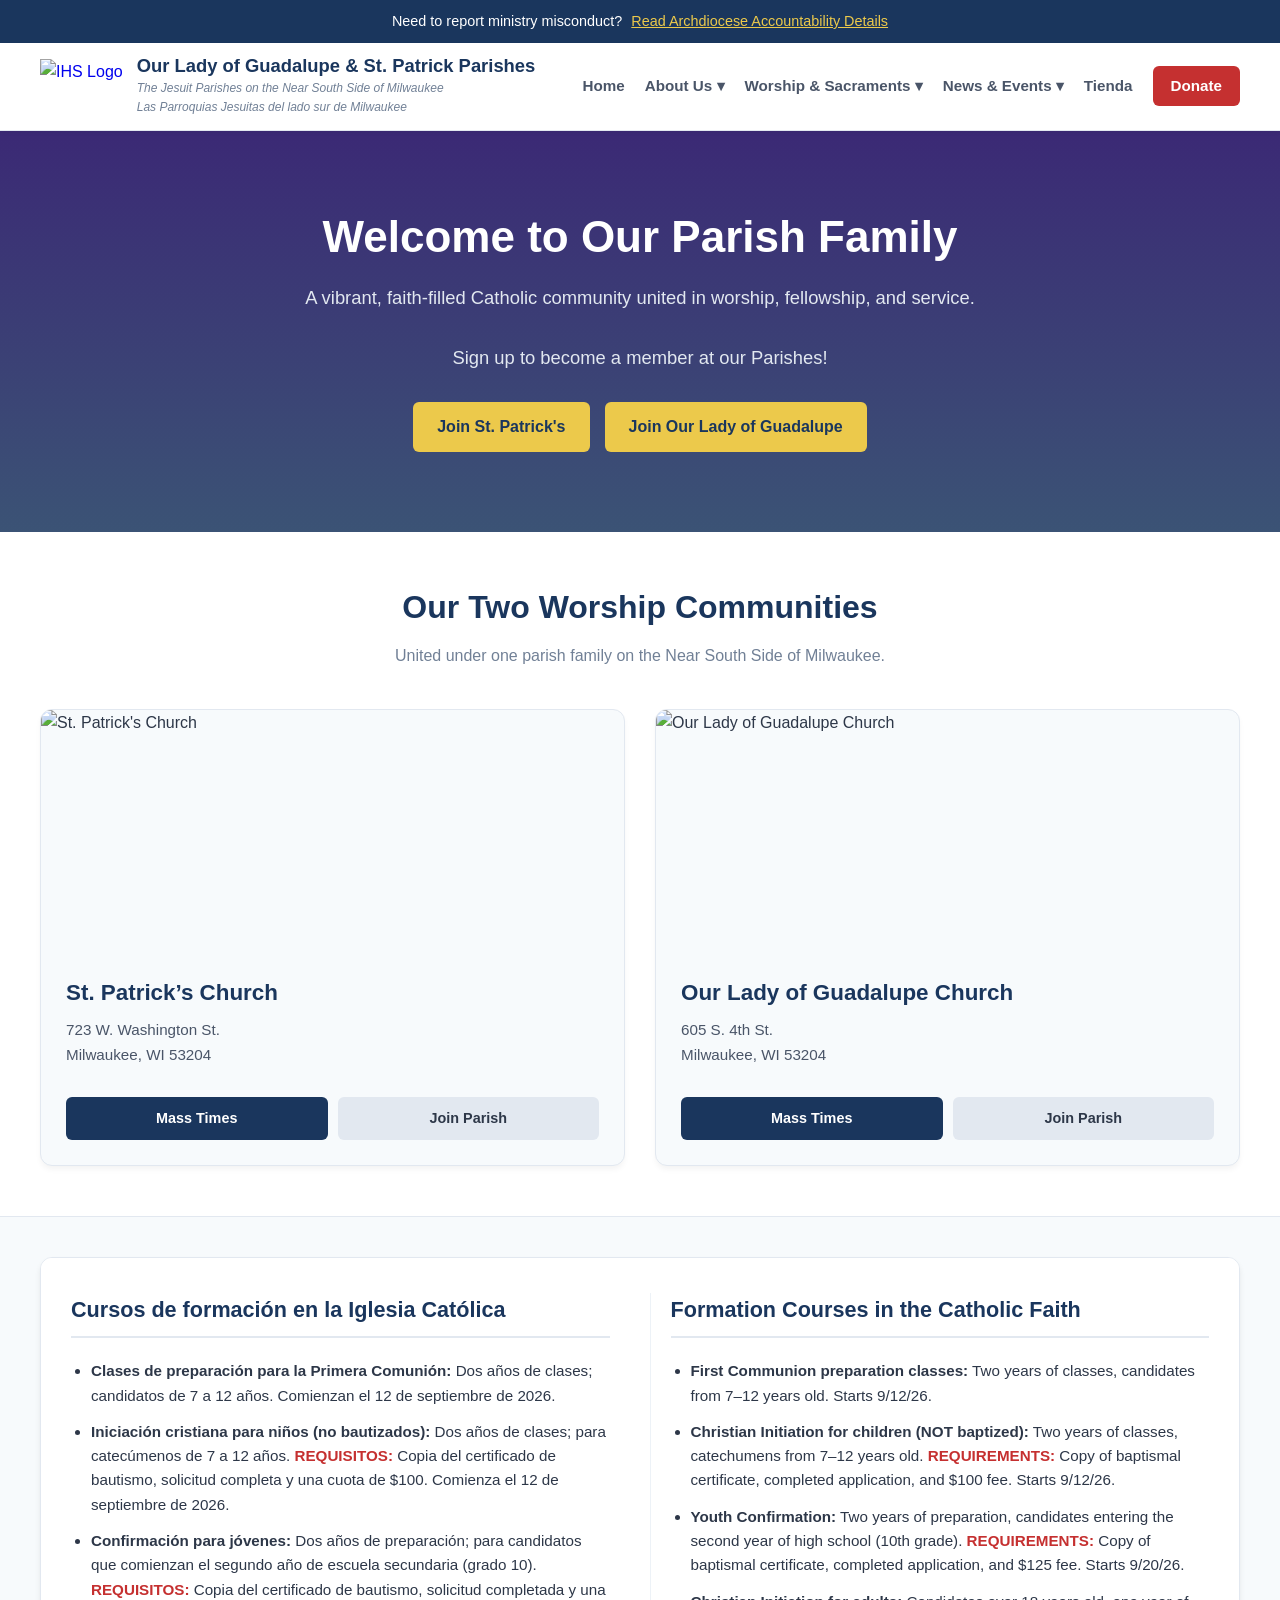
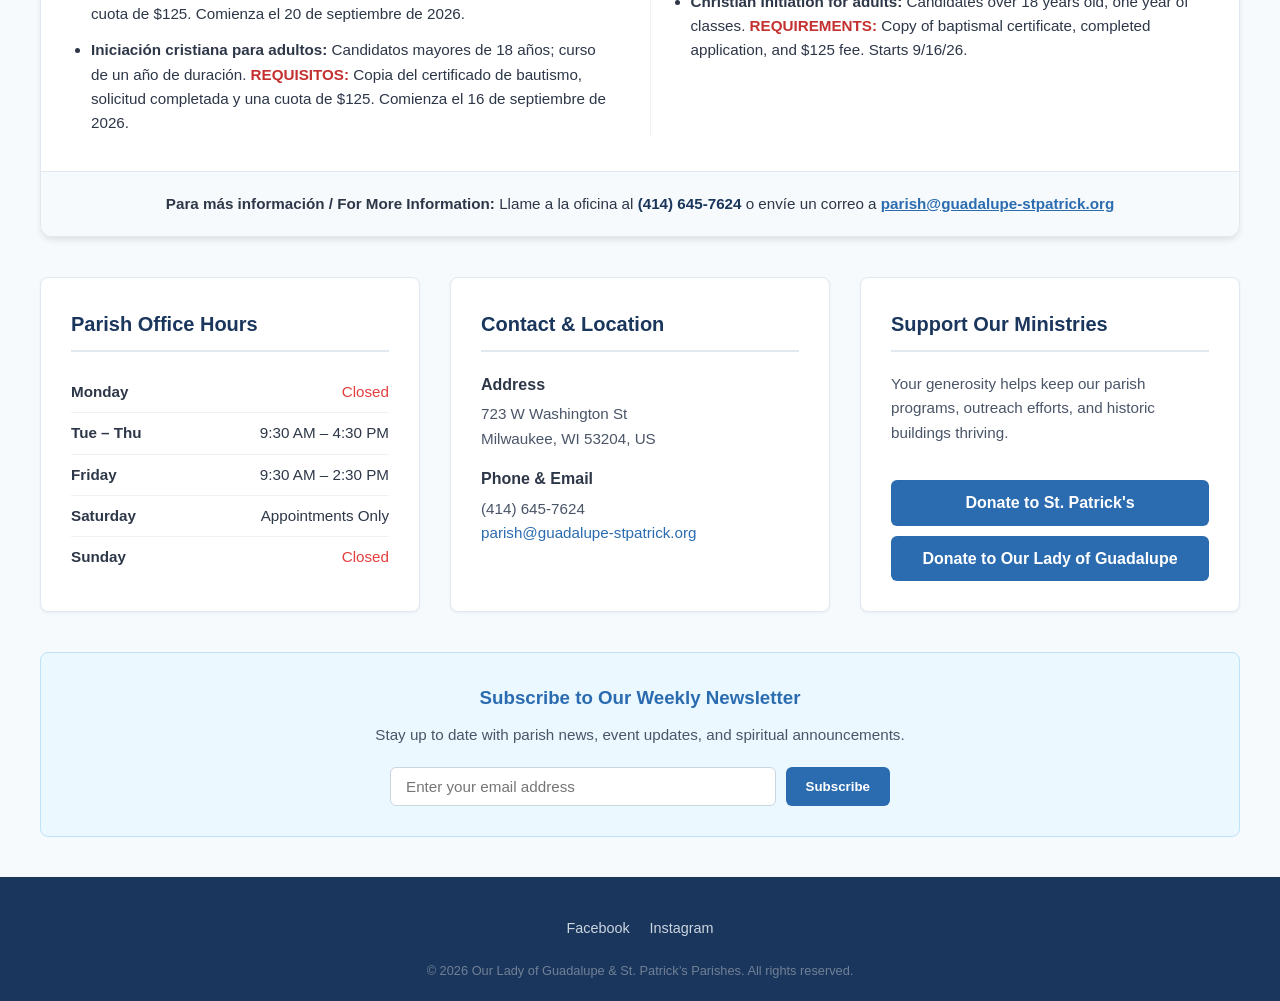
==== index.html @ 78ba7776 "Create index.html" ====
<!DOCTYPE html>
<html lang="en">
<head>
  <meta charset="UTF-8">
  <meta name="viewport" content="width=device-width, initial-scale=1.0">
  <title>Home - Our Lady of Guadalupe St. Patrick</title>

	<style>
  .dropdown:hover .dropdown-content {
    display: block !important;
  }
  .dropdown-content a:hover {
    background-color: #F7FAFC;
    color: #1A365D !important;
  }
</style>

	
	</head>
<body style="margin: 0; padding: 0; font-family: -apple-system, BlinkMacSystemFont, 'Segoe UI', Roboto, Helvetica, Arial, sans-serif; color: #2D3748; background-color: #F7FAFC; line-height: 1.6;">

  <!-- TOP NOTICE BAR -->
  <div style="background-color: #1A365D; color: #FFFFFF; text-align: center; padding: 10px 20px; font-size: 0.9rem; font-weight: 500;">
    <span>Need to report ministry misconduct? </span>
    <a href="https://guadalupe-stpatrick.com/" style="color: #ECC94B; text-decoration: underline; margin-left: 5px;">Read Archdiocese Accountability Details</a>
  </div>

<!-- NAVIGATION HEADER -->
<header style="background-color: #FFFFFF; border-bottom: 1px solid #E2E8F0; position: sticky; top: 0; z-index: 1000; box-shadow: 0 2px 4px rgba(0,0,0,0.04);">
  <div style="max-width: 1200px; margin: 0 auto; display: flex; justify-content: space-between; align-items: center; padding: 12px 20px;">
    
    <!-- BRAND / LOGO AREA -->
    <a href="https://guadalupe-stpatrick.com/" style="display: flex; align-items: center; gap: 14px; text-decoration: none;">
      <img src="https://www.hrslawrence.org/wp-content/uploads/2023/03/567px-Ihs-logo.png" alt="IHS Logo" style="height: 55px; width: auto;">
      <div>
        <span style="font-size: 1.15rem; font-weight: 700; color: #1A365D; display: block; line-height: 1.2;">Our Lady of Guadalupe &amp; St. Patrick Parishes</span>
        <span style="font-size: 0.75rem; color: #718096; display: block; font-style: italic; margin-top: 2px;">
          The Jesuit Parishes on the Near South Side of Milwaukee<br>
          Las Parroquias Jesuitas del lado sur de Milwaukee
        </span>
      </div>
    </a>

    <!-- STREAMLINED NAVIGATION WITH DROPDOWNS -->
    <nav style="display: flex; gap: 20px; align-items: center;">
      <a href="https://guadalupe-stpatrick.com/" style="text-decoration: none; color: #4A5568; font-weight: 600; font-size: 0.95rem;">Home</a>
      
      <!-- ABOUT DROPDOWN -->
      <div class="dropdown" style="position: relative; display: inline-block;">
        <a href="#" style="text-decoration: none; color: #4A5568; font-weight: 600; font-size: 0.95rem;">About Us ▾</a>
        <div class="dropdown-content" style="display: none; position: absolute; background-color: #ffffff; min-width: 240px; box-shadow: 0px 8px 16px rgba(0,0,0,0.1); border-radius: 6px; padding: 10px 0; z-index: 1;">
          <a href="https://guadalupe-stpatrick.com/" style="color: #4A5568; padding: 8px 16px; text-decoration: none; display: block; font-size: 0.9rem;">Staff &amp; Leadership</a>
          <a href="https://guadalupe-stpatrick.com/" style="color: #4A5568; padding: 8px 16px; text-decoration: none; display: block; font-size: 0.9rem;">Parish Groups &amp; Leaders</a>
          <a href="https://guadalupe-stpatrick.com/" style="color: #4A5568; padding: 8px 16px; text-decoration: none; display: block; font-size: 0.9rem;">St. Patrick's Convent Renovation</a>
          <a href="https://guadalupe-stpatrick.com/" style="color: #4A5568; padding: 8px 16px; text-decoration: none; display: block; font-size: 0.9rem;">Gallery</a>
        </div>
      </div>

      <!-- WORSHIP & SACRAMENTS DROPDOWN -->
      <div class="dropdown" style="position: relative; display: inline-block;">
        <a href="#" style="text-decoration: none; color: #4A5568; font-weight: 600; font-size: 0.95rem;">Worship &amp; Sacraments ▾</a>
        <div class="dropdown-content" style="display: none; position: absolute; background-color: #ffffff; min-width: 260px; box-shadow: 0px 8px 16px rgba(0,0,0,0.1); border-radius: 6px; padding: 10px 0; z-index: 1;">
          <a href="https://guadalupe-stpatrick.com/" style="color: #4A5568; padding: 8px 16px; text-decoration: none; display: block; font-size: 0.9rem;">Mass &amp; Confessions</a>
          <a href="https://guadalupe-stpatrick.com/" style="color: #4A5568; padding: 8px 16px; text-decoration: none; display: block; font-size: 0.9rem;">Sacraments</a>
          <a href="https://guadalupe-stpatrick.com/" style="color: #4A5568; padding: 8px 16px; text-decoration: none; display: block; font-size: 0.9rem;">Viacrucis Viviente / Living Stations</a>
        </div>
      </div>

      <!-- NEWS & RESOURCES DROPDOWN -->
      <div class="dropdown" style="position: relative; display: inline-block;">
        <a href="#" style="text-decoration: none; color: #4A5568; font-weight: 600; font-size: 0.95rem;">News &amp; Events ▾</a>
        <div class="dropdown-content" style="display: none; position: absolute; background-color: #ffffff; min-width: 200px; box-shadow: 0px 8px 16px rgba(0,0,0,0.1); border-radius: 6px; padding: 10px 0; z-index: 1;">
          <a href="https://guadalupe-stpatrick.com/" style="color: #4A5568; padding: 8px 16px; text-decoration: none; display: block; font-size: 0.9rem;">Calendar of Events</a>
          <a href="https://guadalupe-stpatrick.com/" style="color: #4A5568; padding: 8px 16px; text-decoration: none; display: block; font-size: 0.9rem;">Newsletters</a>
          <a href="https://guadalupe-stpatrick.com/" style="color: #4A5568; padding: 8px 16px; text-decoration: none; display: block; font-size: 0.9rem;">Virtual Resources</a>
        </div>
      </div>

      <a href="https://guadalupe-stpatrick.com/" style="text-decoration: none; color: #4A5568; font-weight: 600; font-size: 0.95rem;">Tienda</a>
      <a href="https://guadalupe-stpatrick.com/" style="text-decoration: none; background-color: #C53030; color: #FFFFFF; padding: 8px 18px; border-radius: 6px; font-weight: 600; font-size: 0.95rem;">Donate</a>
    </nav>
  </div>
</header>


  <!-- HERO SECTION -->
  <section style="background: linear-gradient(rgba(26, 5, 93, 0.85), rgba(26, 54, 93, 0.85)), url('https://guadalupe-stpatrick.com/') center/cover no-repeat; color: #FFFFFF; text-align: center; padding: 80px 20px;">
    <div style="max-width: 800px; margin: 0 auto;">
      <h1 style="font-size: 2.75rem; margin: 0 0 20px 0; font-weight: 800; line-height: 1.2;">Welcome to Our Parish Family</h1>
      <p style="font-size: 1.15rem; color: #E2E8F0; margin-bottom: 30px;">A vibrant, faith-filled Catholic community united in worship, fellowship, and service.</p>
      <p style="font-size: 1.15rem; color: #E2E8F0; margin-bottom: 30px;">Sign up to become a member at our Parishes!</p>
      <div style="display: flex; gap: 15px; justify-content: center; flex-wrap: wrap;">
        <a href="https://guadalupe-stpatrick.com/" style="background-color: #ECC94B; color: #1A365D; text-decoration: none; padding: 12px 24px; border-radius: 6px; font-weight: 700;">Join St. Patrick's</a>
        <a href="https://guadalupe-stpatrick.com/" style="background-color: #ECC94B; color: #1A365D; text-decoration: none; padding: 12px 24px; border-radius: 6px; font-weight: 700;">Join Our Lady of Guadalupe</a>
      </div>
    </div>
  </section>
	
	
	<!-- PARISH LOCATIONS SHOWCASE SECTION -->
<section style="background-color: #FFFFFF; padding: 50px 20px; border-bottom: 1px solid #E2E8F0;">
  <div style="max-width: 1200px; margin: 0 auto; text-align: center;">
    <h2 style="color: #1A365D; font-size: 2rem; margin: 0 0 10px 0; font-weight: 700;">Our Two Worship Communities</h2>
    <p style="color: #718096; max-width: 600px; margin: 0 auto 40px auto; font-size: 1rem;">
      United under one parish family on the Near South Side of Milwaukee.
    </p>

    <div style="display: grid; grid-template-columns: repeat(auto-fit, minmax(320px, 1fr)); gap: 30px;">
      
      <!-- ST. PATRICK'S CHURCH CARD -->
      <div style="background-color: #F7FAFC; border: 1px solid #E2E8F0; border-radius: 12px; overflow: hidden; box-shadow: 0 4px 6px -1px rgba(0,0,0,0.05); text-align: left; display: flex; flex-direction: column;">
        <div style="height: 240px; overflow: hidden; position: relative;">
          <img src="patricks.jpeg" alt="St. Patrick's Church" style="width: 100%; height: 100%; object-fit: cover; display: block;">
        </div>
        <div style="padding: 25px; flex: 1; display: flex; flex-direction: column; justify-content: space-between;">
          <div>
            <h3 style="color: #1A365D; margin: 0 0 8px 0; font-size: 1.4rem;">St. Patrick’s Church</h3>
            <p style="color: #4A5568; font-size: 0.95rem; margin: 0 0 15px 0;">723 W. Washington St.<br>Milwaukee, WI 53204</p>
          </div>
          <div style="display: flex; gap: 10px; margin-top: 15px;">
            <a href="https://guadalupe-stpatrick.com/" style="flex: 1; text-align: center; background-color: #1A365D; color: #FFFFFF; text-decoration: none; padding: 10px; border-radius: 6px; font-weight: 600; font-size: 0.9rem;">Mass Times</a>
            <a href="https://guadalupe-stpatrick.com/" style="flex: 1; text-align: center; background-color: #E2E8F0; color: #2D3748; text-decoration: none; padding: 10px; border-radius: 6px; font-weight: 600; font-size: 0.9rem;">Join Parish</a>
          </div>
        </div>
      </div>

		
		
      <!-- OUR LADY OF GUADALUPE CHURCH CARD -->
      <div style="background-color: #F7FAFC; border: 1px solid #E2E8F0; border-radius: 12px; overflow: hidden; box-shadow: 0 4px 6px -1px rgba(0,0,0,0.05); text-align: left; display: flex; flex-direction: column;">
        <div style="height: 240px; overflow: hidden; position: relative;">
          <img src="olg.jpeg" alt="Our Lady of Guadalupe Church" style="width: 100%; height: 100%; object-fit: cover; display: block;">
        </div>
        <div style="padding: 25px; flex: 1; display: flex; flex-direction: column; justify-content: space-between;">
          <div>
            <h3 style="color: #1A365D; margin: 0 0 8px 0; font-size: 1.4rem;">Our Lady of Guadalupe Church</h3>
            <p style="color: #4A5568; font-size: 0.95rem; margin: 0 0 15px 0;">605 S. 4th St.<br>Milwaukee, WI 53204</p>
          </div>
          <div style="display: flex; gap: 10px; margin-top: 15px;">
            <a href="https://guadalupe-stpatrick.com/" style="flex: 1; text-align: center; background-color: #1A365D; color: #FFFFFF; text-decoration: none; padding: 10px; border-radius: 6px; font-weight: 600; font-size: 0.9rem;">Mass Times</a>
            <a href="https://guadalupe-stpatrick.com/" style="flex: 1; text-align: center; background-color: #E2E8F0; color: #2D3748; text-decoration: none; padding: 10px; border-radius: 6px; font-weight: 600; font-size: 0.9rem;">Join Parish</a>
          </div>
        </div>
      </div>

    </div>
  </div>
</section>
	
	
	

  <!-- MAIN CONTENT CONTAINER -->
  <main style="max-width: 1200px; margin: 40px auto; padding: 0 20px;">
    
<!-- FEATURED ANNOUNCEMENT: FORMATION COURSES -->
<div style="background-color: #FFFFFF; border-radius: 12px; border: 1px solid #E2E8F0; overflow: hidden; box-shadow: 0 4px 6px -1px rgba(0, 0, 0, 0.1); margin-bottom: 40px;">
  
  <!-- TWO-COLUMN CONTENT AREA -->
  <div style="padding: 35px 30px; display: flex; flex-wrap: wrap; gap: 40px; background-color: #FFFFFF;">
    
    <!-- LEFT: SPANISH SECTION -->
    <div style="flex: 1 1 450px;">
      <h3 style="color: #1A365D; margin-top: 0; font-size: 1.35rem; border-bottom: 2px solid #E2E8F0; padding-bottom: 8px;">
        Cursos de formación en la Iglesia Católica
      </h3>
      <ul style="padding-left: 20px; margin: 15px 0 0 0; font-size: 0.95rem; line-height: 1.6;">
        <li style="margin-bottom: 12px;"><strong>Clases de preparación para la Primera Comunión:</strong> Dos años de clases; candidatos de 7 a 12 años. Comienzan el 12 de septiembre de 2026.</li>
        <li style="margin-bottom: 12px;"><strong>Iniciación cristiana para niños (no bautizados):</strong> Dos años de clases; para catecúmenos de 7 a 12 años. <span style="color: #C53030; font-weight: 600;">REQUISITOS:</span> Copia del certificado de bautismo, solicitud completa y una cuota de $100. Comienza el 12 de septiembre de 2026.</li>
        <li style="margin-bottom: 12px;"><strong>Confirmación para jóvenes:</strong> Dos años de preparación; para candidatos que comienzan el segundo año de escuela secundaria (grado 10). <span style="color: #C53030; font-weight: 600;">REQUISITOS:</span> Copia del certificado de bautismo, solicitud completada y una cuota de $125. Comienza el 20 de septiembre de 2026.</li>
        <li><strong>Iniciación cristiana para adultos:</strong> Candidatos mayores de 18 años; curso de un año de duración. <span style="color: #C53030; font-weight: 600;">REQUISITOS:</span> Copia del certificado de bautismo, solicitud completada y una cuota de $125. Comienza el 16 de septiembre de 2026.</li>
      </ul>
    </div>

    <!-- RIGHT: ENGLISH SECTION -->
    <div style="flex: 1 1 450px; border-left: 1px solid #EDF2F7; padding-left: 20px;">
      <h3 style="color: #1A365D; margin-top: 0; font-size: 1.35rem; border-bottom: 2px solid #E2E8F0; padding-bottom: 8px;">
        Formation Courses in the Catholic Faith
      </h3>
      <ul style="padding-left: 20px; margin: 15px 0 0 0; font-size: 0.95rem; line-height: 1.6;">
        <li style="margin-bottom: 12px;"><strong>First Communion preparation classes:</strong> Two years of classes, candidates from 7–12 years old. Starts 9/12/26.</li>
        <li style="margin-bottom: 12px;"><strong>Christian Initiation for children (NOT baptized):</strong> Two years of classes, catechumens from 7–12 years old. <span style="color: #C53030; font-weight: 600;">REQUIREMENTS:</span> Copy of baptismal certificate, completed application, and $100 fee. Starts 9/12/26.</li>
        <li style="margin-bottom: 12px;"><strong>Youth Confirmation:</strong> Two years of preparation, candidates entering the second year of high school (10th grade). <span style="color: #C53030; font-weight: 600;">REQUIREMENTS:</span> Copy of baptismal certificate, completed application, and $125 fee. Starts 9/20/26.</li>
        <li><strong>Christian Initiation for adults:</strong> Candidates over 18 years old, one year of classes. <span style="color: #C53030; font-weight: 600;">REQUIREMENTS:</span> Copy of baptismal certificate, completed application, and $125 fee. Starts 9/16/26.</li>
      </ul>
    </div>

  </div>

  <!-- BOTTOM ACTION BAR -->
  <div style="background-color: #F7FAFC; padding: 20px 30px; border-top: 1px solid #E2E8F0; text-align: center;">
    <p style="margin: 0; color: #2D3748; font-size: 0.95rem; font-weight: 500;">
      <strong>Para más información / For More Information:</strong> 
      Llame a la oficina al <a href="tel:4146457624" style="color: #1A365D; font-weight: 700; text-decoration: none;">(414) 645-7624</a> o envíe un correo a <a href="mailto:parish@guadalupe-stpatrick.org" style="color: #2B6CB0; font-weight: 700; text-decoration: underline;">parish@guadalupe-stpatrick.org</a>
    </p>
  </div>

</div>

    <!-- THREE-COLUMN ESSENTIAL INFO SECTION -->
    <div style="display: grid; grid-template-columns: repeat(auto-fit, minmax(300px, 1fr)); gap: 30px; margin-bottom: 40px;">
      
      <!-- OFFICE HOURS -->
      <div style="background-color: #FFFFFF; padding: 30px; border-radius: 8px; border: 1px solid #E2E8F0; box-shadow: 0 1px 3px rgba(0,0,0,0.05);">
        <h3 style="color: #1A365D; margin-top: 0; font-size: 1.25rem; border-bottom: 2px solid #E2E8F0; padding-bottom: 10px;">Parish Office Hours</h3>
        <ul style="list-style: none; padding: 0; margin: 0; font-size: 0.95rem;">
          <li style="display: flex; justify-content: space-between; padding: 8px 0; border-bottom: 1px solid #EDF2F7;"><span style="font-weight: 600;">Monday</span> <span style="color: #E53E3E;">Closed</span></li>
          <li style="display: flex; justify-content: space-between; padding: 8px 0; border-bottom: 1px solid #EDF2F7;"><span style="font-weight: 600;">Tue – Thu</span> <span>9:30 AM – 4:30 PM</span></li>
          <li style="display: flex; justify-content: space-between; padding: 8px 0; border-bottom: 1px solid #EDF2F7;"><span style="font-weight: 600;">Friday</span> <span>9:30 AM – 2:30 PM</span></li>
          <li style="display: flex; justify-content: space-between; padding: 8px 0; border-bottom: 1px solid #EDF2F7;"><span style="font-weight: 600;">Saturday</span> <span>Appointments Only</span></li>
          <li style="display: flex; justify-content: space-between; padding: 8px 0;"><span style="font-weight: 600;">Sunday</span> <span style="color: #E53E3E;">Closed</span></li>
        </ul>
      </div>

      <!-- LOCATION & CONTACT -->
      <div style="background-color: #FFFFFF; padding: 30px; border-radius: 8px; border: 1px solid #E2E8F0; box-shadow: 0 1px 3px rgba(0,0,0,0.05);">
        <h3 style="color: #1A365D; margin-top: 0; font-size: 1.25rem; border-bottom: 2px solid #E2E8F0; padding-bottom: 10px;">Contact &amp; Location</h3>
        <p style="margin: 15px 0 5px 0; font-weight: 600; color: #2D3748;">Address</p>
        <p style="margin: 0 0 15px 0; color: #4A5568; font-size: 0.95rem;">723 W Washington St<br>Milwaukee, WI 53204, US</p>
        <p style="margin: 15px 0 5px 0; font-weight: 600; color: #2D3748;">Phone &amp; Email</p>
        <p style="margin: 0; color: #4A5568; font-size: 0.95rem;">(414) 645-7624<br><a href="https://guadalupe-stpatrick.com/" style="color: #2B6CB0; text-decoration: none;">parish@guadalupe-stpatrick.org</a></p>
      </div>

      <!-- ONLINE GIVING -->
      <div style="background-color: #FFFFFF; padding: 30px; border-radius: 8px; border: 1px solid #E2E8F0; box-shadow: 0 1px 3px rgba(0,0,0,0.05); display: flex; flex-direction: column; justify-content: space-between;">
        <div>
          <h3 style="color: #1A365D; margin-top: 0; font-size: 1.25rem; border-bottom: 2px solid #E2E8F0; padding-bottom: 10px;">Support Our Ministries</h3>
          <p style="color: #4A5568; font-size: 0.95rem; margin-top: 15px;">Your generosity helps keep our parish programs, outreach efforts, and historic buildings thriving.</p>
        </div>
        <div style="display: flex; flex-direction: column; gap: 10px; margin-top: 20px;">
          <a href="https://guadalupe-stpatrick.com/" style="text-align: center; background-color: #2B6CB0; color: #FFFFFF; text-decoration: none; padding: 10px; border-radius: 6px; font-weight: 600;">Donate to St. Patrick's</a>
          <a href="https://guadalupe-stpatrick.com/" style="text-align: center; background-color: #2B6CB0; color: #FFFFFF; text-decoration: none; padding: 10px; border-radius: 6px; font-weight: 600;">Donate to Our Lady of Guadalupe</a>
        </div>
      </div>

    </div>

    <!-- NEWSLETTER SIGNUP BAR -->
    <div style="background-color: #EBF8FF; border: 1px solid #BEE3F8; border-radius: 8px; padding: 30px; text-align: center; margin-bottom: 40px;">
      <h3 style="color: #2B6CB0; margin: 0 0 10px 0;">Subscribe to Our Weekly Newsletter</h3>
      <p style="color: #4A5568; margin: 0 0 20px 0; font-size: 0.95rem;">Stay up to date with parish news, event updates, and spiritual announcements.</p>
      <form style="display: flex; justify-content: center; gap: 10px; flex-wrap: wrap; max-width: 500px; margin: 0 auto;">
        <input type="email" placeholder="Enter your email address" style="padding: 10px 15px; border: 1px solid #CBD5E0; border-radius: 6px; flex: 1 1 250px; font-size: 0.95rem;">
        <button type="button" style="background-color: #2B6CB0; color: #FFFFFF; border: none; padding: 10px 20px; border-radius: 6px; font-weight: 600; cursor: pointer;">Subscribe</button>
      </form>
    </div>

  </main>

  <!-- FOOTER -->
  <footer style="background-color: #1A365D; color: #A0AEC0; padding: 40px 20px 20px 20px; text-align: center; font-size: 0.9rem;">
    <div style="max-width: 1200px; margin: 0 auto; display: flex; flex-direction: column; align-items: center; gap: 20px;">
      <div style="display: flex; gap: 20px;">
        <a href="https://guadalupe-stpatrick.com/" style="color: #CBD5E0; text-decoration: none;">Facebook</a>
		          <a href="https://guadalupe-stpatrick.com/" style="color: #CBD5E0; text-decoration: none;">Instagram</a>
      </div>
      <p style="margin: 0; font-size: 0.8rem; color: #718096;">&copy; 2026 Our Lady of Guadalupe &amp; St. Patrick’s Parishes. All rights reserved.</p>
    </div>
  </footer>

</body>
</html>
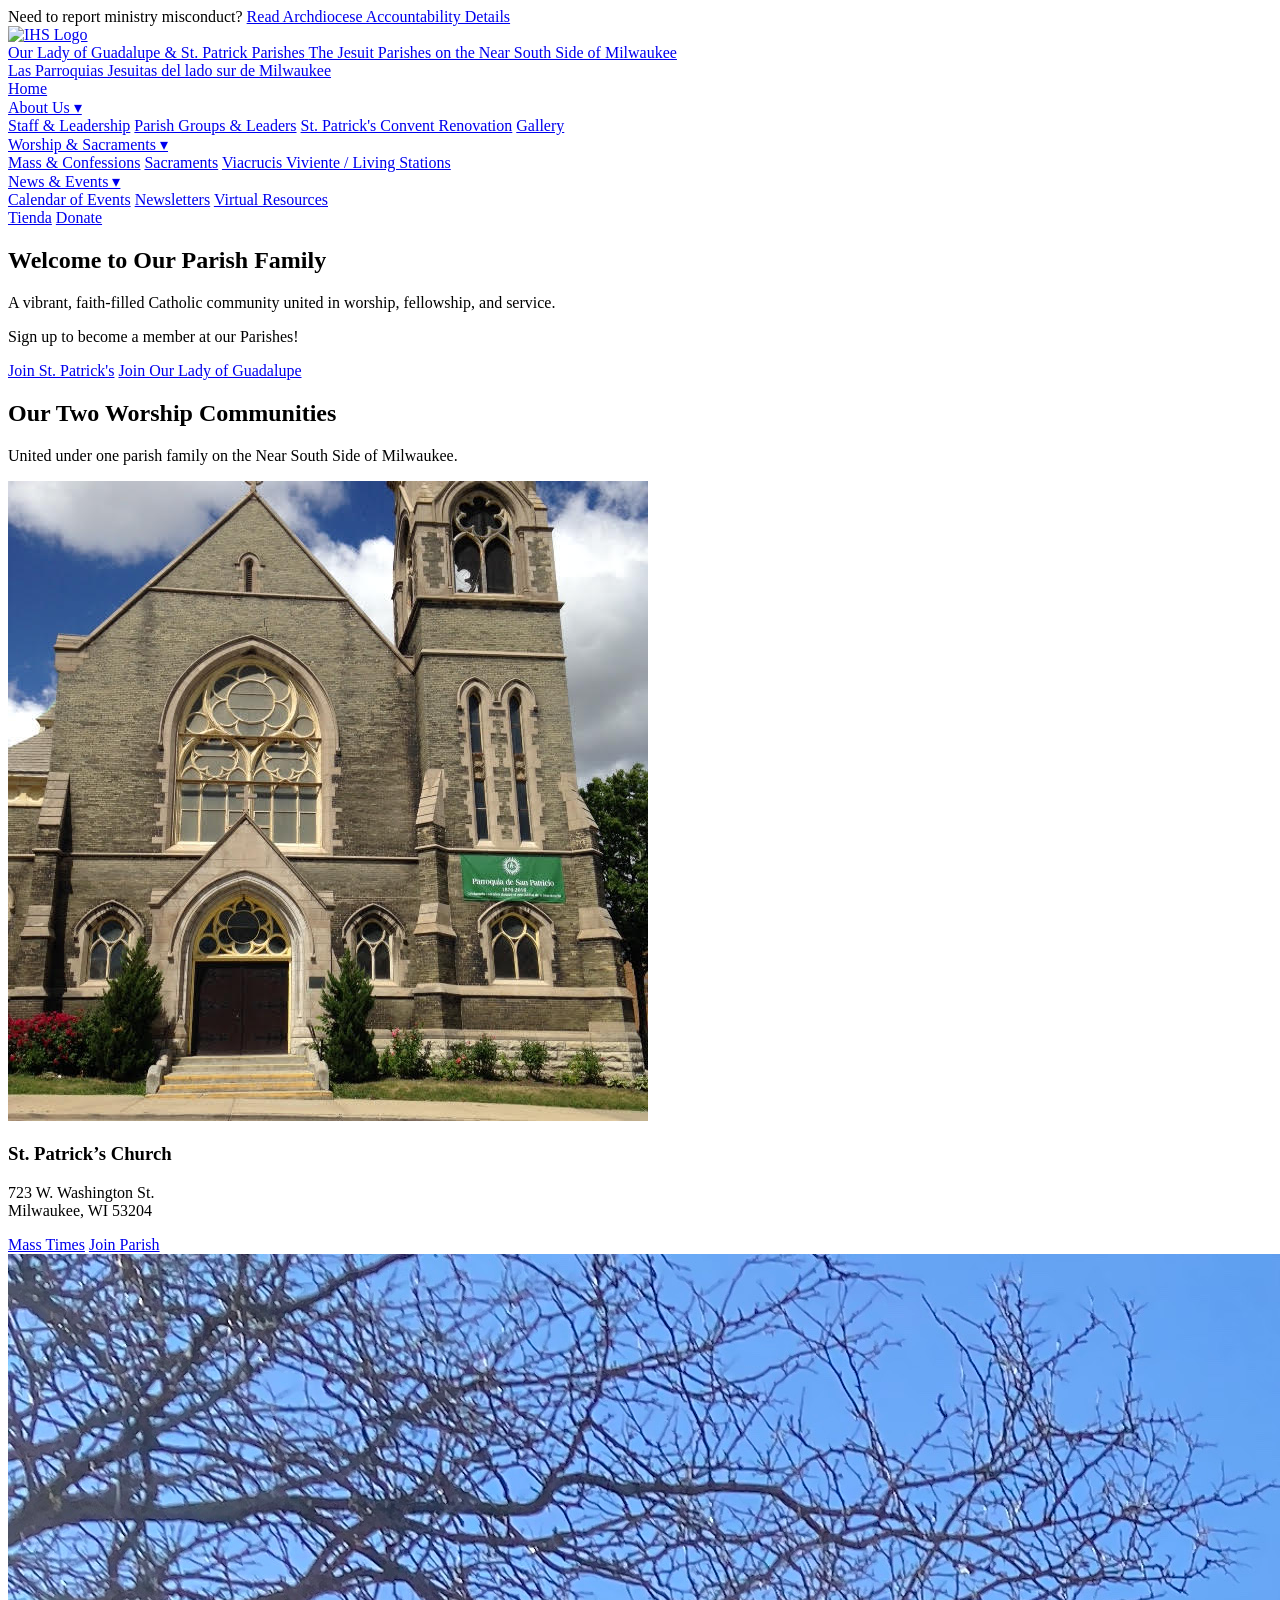
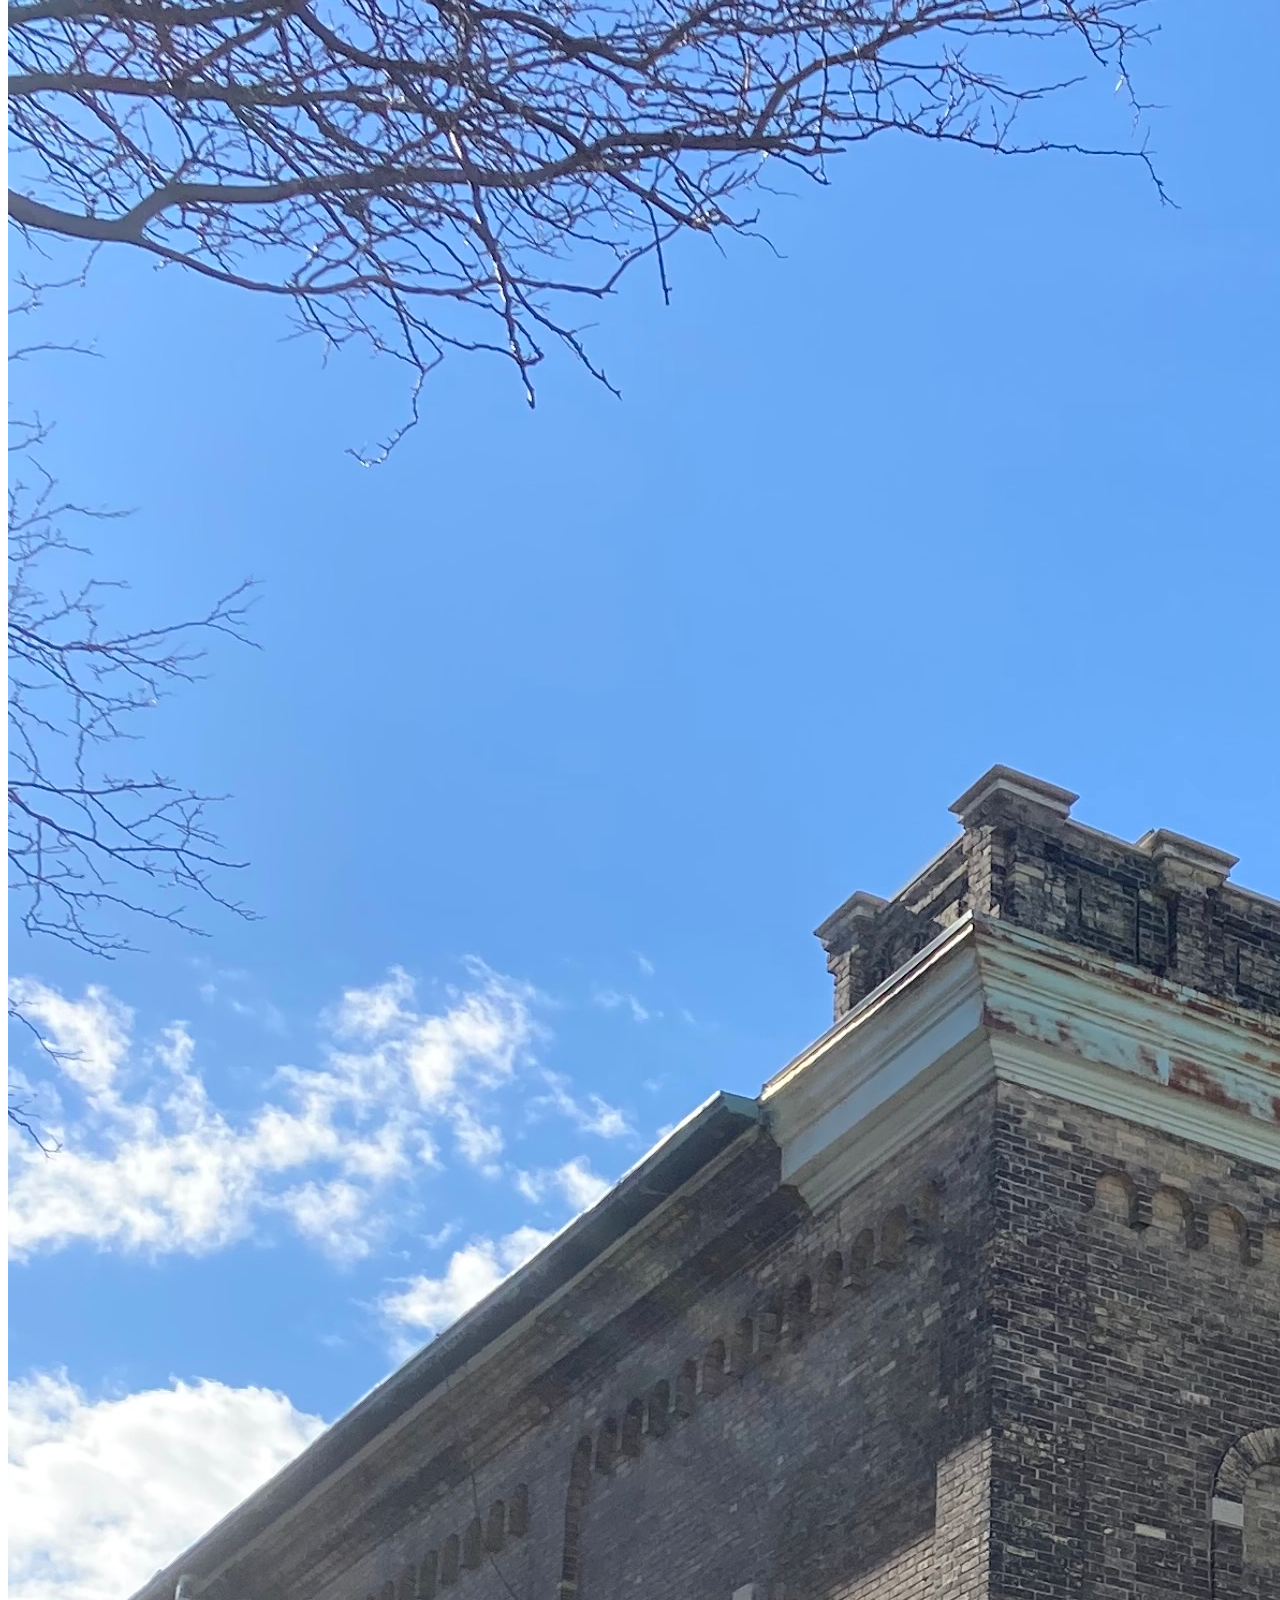
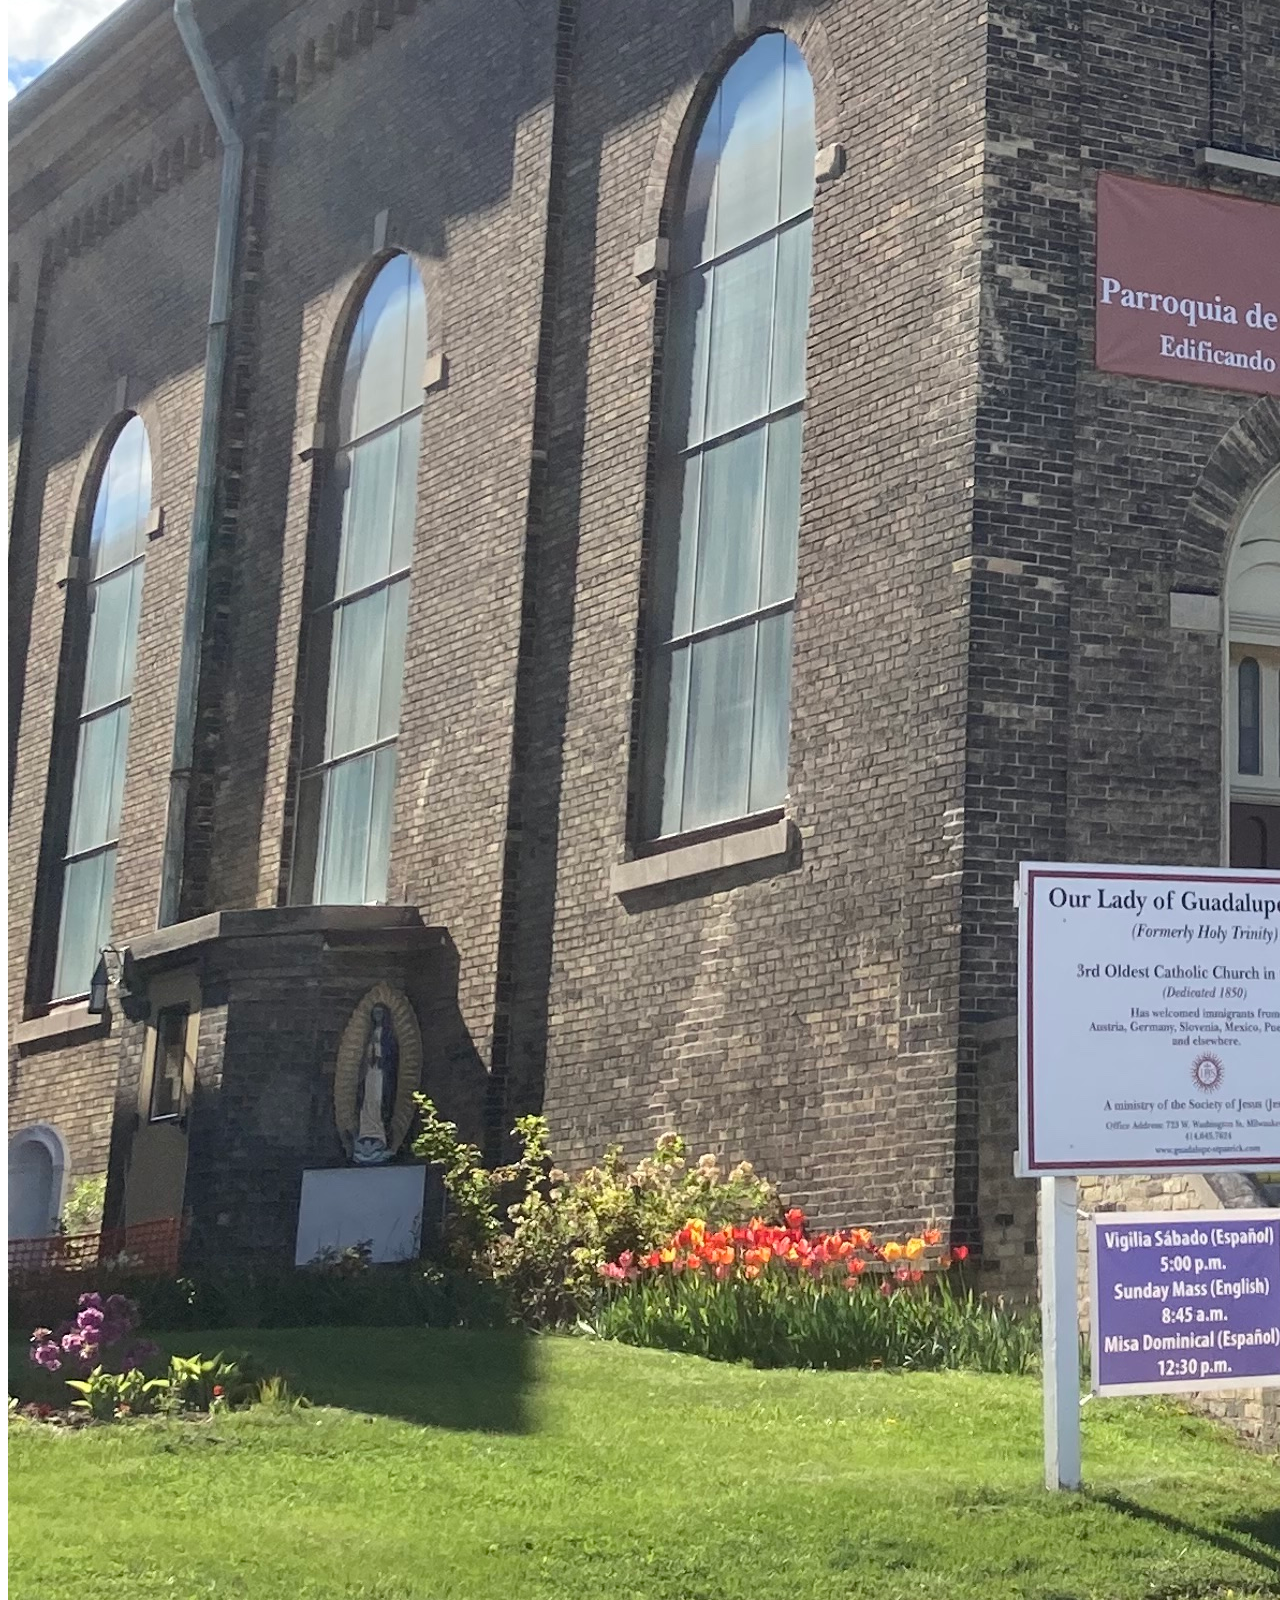
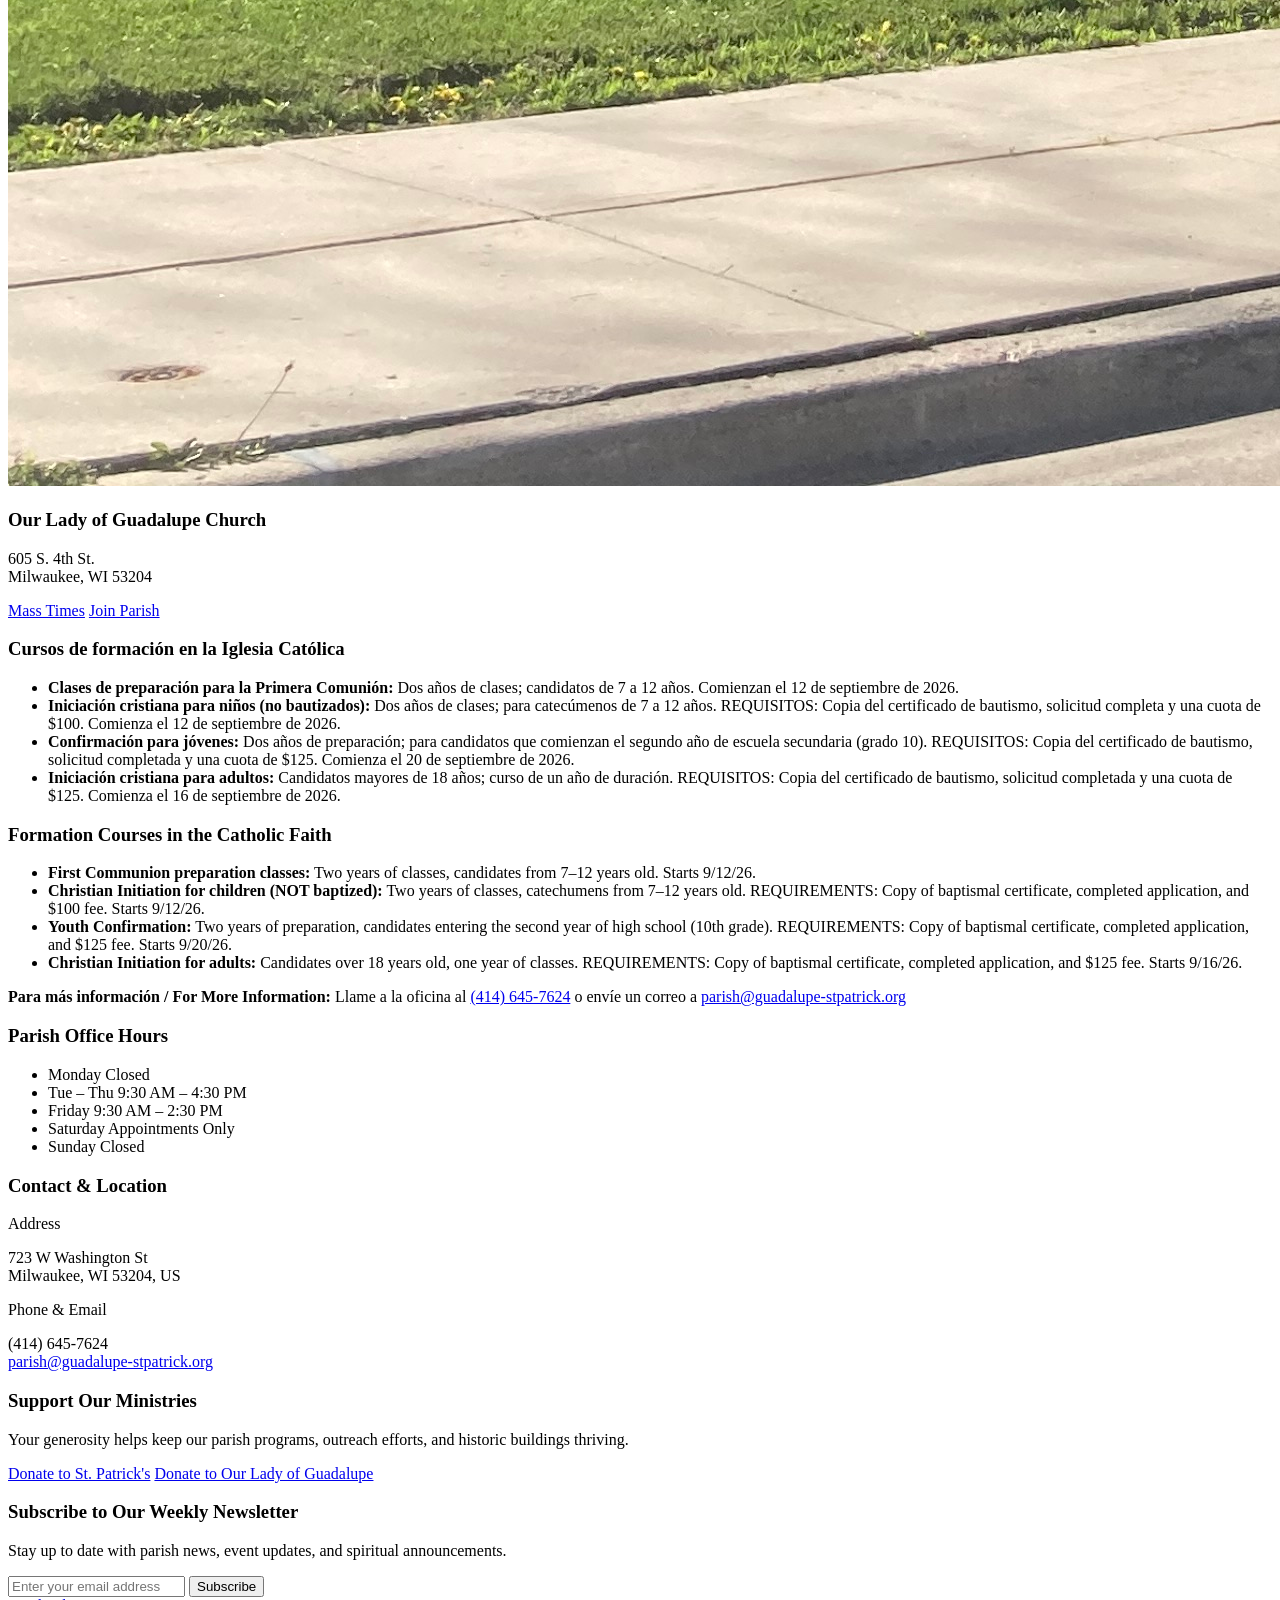
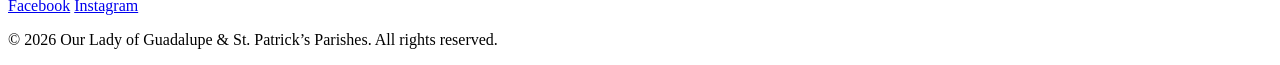
==== commit 01b76837: "Update index.html" ====
--- a/index.html
+++ b/index.html
@@ -4,37 +4,28 @@
   <meta charset="UTF-8">
   <meta name="viewport" content="width=device-width, initial-scale=1.0">
   <title>Home - Our Lady of Guadalupe St. Patrick</title>
-
-	<style>
-  .dropdown:hover .dropdown-content {
-    display: block !important;
-  }
-  .dropdown-content a:hover {
-    background-color: #F7FAFC;
-    color: #1A365D !important;
-  }
-</style>
+  <link rel="stylesheet" href="css/styles.css">
 
 	
 	</head>
-<body style="margin: 0; padding: 0; font-family: -apple-system, BlinkMacSystemFont, 'Segoe UI', Roboto, Helvetica, Arial, sans-serif; color: #2D3748; background-color: #F7FAFC; line-height: 1.6;">
+<body>
 
   <!-- TOP NOTICE BAR -->
-  <div style="background-color: #1A365D; color: #FFFFFF; text-align: center; padding: 10px 20px; font-size: 0.9rem; font-weight: 500;">
+  <div>
     <span>Need to report ministry misconduct? </span>
-    <a href="https://guadalupe-stpatrick.com/" style="color: #ECC94B; text-decoration: underline; margin-left: 5px;">Read Archdiocese Accountability Details</a>
+    <a class="notice-link" href="https://guadalupe-stpatrick.com/">Read Archdiocese Accountability Details</a>
   </div>
 
 <!-- NAVIGATION HEADER -->
-<header style="background-color: #FFFFFF; border-bottom: 1px solid #E2E8F0; position: sticky; top: 0; z-index: 1000; box-shadow: 0 2px 4px rgba(0,0,0,0.04);">
-  <div style="max-width: 1200px; margin: 0 auto; display: flex; justify-content: space-between; align-items: center; padding: 12px 20px;">
+<header>
+  <div>
     
     <!-- BRAND / LOGO AREA -->
-    <a href="https://guadalupe-stpatrick.com/" style="display: flex; align-items: center; gap: 14px; text-decoration: none;">
-      <img src="https://www.hrslawrence.org/wp-content/uploads/2023/03/567px-Ihs-logo.png" alt="IHS Logo" style="height: 55px; width: auto;">
-      <div>
-        <span style="font-size: 1.15rem; font-weight: 700; color: #1A365D; display: block; line-height: 1.2;">Our Lady of Guadalupe &amp; St. Patrick Parishes</span>
-        <span style="font-size: 0.75rem; color: #718096; display: block; font-style: italic; margin-top: 2px;">
+    <a class="brand-link" href="https://guadalupe-stpatrick.com/">
+      <img class="brand-logo" src="https://www.hrslawrence.org/wp-content/uploads/2023/03/567px-Ihs-logo.png" alt="IHS Logo">
+      <div>
+        <span>Our Lady of Guadalupe &amp; St. Patrick Parishes</span>
+        <span>
           The Jesuit Parishes on the Near South Side of Milwaukee<br>
           Las Parroquias Jesuitas del lado sur de Milwaukee
         </span>
@@ -42,84 +33,84 @@
     </a>
 
     <!-- STREAMLINED NAVIGATION WITH DROPDOWNS -->
-    <nav style="display: flex; gap: 20px; align-items: center;">
-      <a href="https://guadalupe-stpatrick.com/" style="text-decoration: none; color: #4A5568; font-weight: 600; font-size: 0.95rem;">Home</a>
+    <nav>
+      <a class="nav-link" href="https://guadalupe-stpatrick.com/">Home</a>
       
       <!-- ABOUT DROPDOWN -->
-      <div class="dropdown" style="position: relative; display: inline-block;">
-        <a href="#" style="text-decoration: none; color: #4A5568; font-weight: 600; font-size: 0.95rem;">About Us ▾</a>
-        <div class="dropdown-content" style="display: none; position: absolute; background-color: #ffffff; min-width: 240px; box-shadow: 0px 8px 16px rgba(0,0,0,0.1); border-radius: 6px; padding: 10px 0; z-index: 1;">
-          <a href="https://guadalupe-stpatrick.com/" style="color: #4A5568; padding: 8px 16px; text-decoration: none; display: block; font-size: 0.9rem;">Staff &amp; Leadership</a>
-          <a href="https://guadalupe-stpatrick.com/" style="color: #4A5568; padding: 8px 16px; text-decoration: none; display: block; font-size: 0.9rem;">Parish Groups &amp; Leaders</a>
-          <a href="https://guadalupe-stpatrick.com/" style="color: #4A5568; padding: 8px 16px; text-decoration: none; display: block; font-size: 0.9rem;">St. Patrick's Convent Renovation</a>
-          <a href="https://guadalupe-stpatrick.com/" style="color: #4A5568; padding: 8px 16px; text-decoration: none; display: block; font-size: 0.9rem;">Gallery</a>
+      <div class="dropdown dropdown">
+        <a class="nav-link" href="#">About Us ▾</a>
+        <div class="dropdown-content dropdown-menu-about">
+          <a class="dropdown-menu-link" href="https://guadalupe-stpatrick.com/">Staff &amp; Leadership</a>
+          <a class="dropdown-menu-link" href="https://guadalupe-stpatrick.com/">Parish Groups &amp; Leaders</a>
+          <a class="dropdown-menu-link" href="https://guadalupe-stpatrick.com/">St. Patrick's Convent Renovation</a>
+          <a class="dropdown-menu-link" href="https://guadalupe-stpatrick.com/">Gallery</a>
         </div>
       </div>
 
       <!-- WORSHIP & SACRAMENTS DROPDOWN -->
-      <div class="dropdown" style="position: relative; display: inline-block;">
-        <a href="#" style="text-decoration: none; color: #4A5568; font-weight: 600; font-size: 0.95rem;">Worship &amp; Sacraments ▾</a>
-        <div class="dropdown-content" style="display: none; position: absolute; background-color: #ffffff; min-width: 260px; box-shadow: 0px 8px 16px rgba(0,0,0,0.1); border-radius: 6px; padding: 10px 0; z-index: 1;">
-          <a href="https://guadalupe-stpatrick.com/" style="color: #4A5568; padding: 8px 16px; text-decoration: none; display: block; font-size: 0.9rem;">Mass &amp; Confessions</a>
-          <a href="https://guadalupe-stpatrick.com/" style="color: #4A5568; padding: 8px 16px; text-decoration: none; display: block; font-size: 0.9rem;">Sacraments</a>
-          <a href="https://guadalupe-stpatrick.com/" style="color: #4A5568; padding: 8px 16px; text-decoration: none; display: block; font-size: 0.9rem;">Viacrucis Viviente / Living Stations</a>
+      <div class="dropdown dropdown">
+        <a class="nav-link" href="#">Worship &amp; Sacraments ▾</a>
+        <div class="dropdown-content dropdown-menu-worship">
+          <a class="dropdown-menu-link" href="https://guadalupe-stpatrick.com/">Mass &amp; Confessions</a>
+          <a class="dropdown-menu-link" href="https://guadalupe-stpatrick.com/">Sacraments</a>
+          <a class="dropdown-menu-link" href="https://guadalupe-stpatrick.com/">Viacrucis Viviente / Living Stations</a>
         </div>
       </div>
 
       <!-- NEWS & RESOURCES DROPDOWN -->
-      <div class="dropdown" style="position: relative; display: inline-block;">
-        <a href="#" style="text-decoration: none; color: #4A5568; font-weight: 600; font-size: 0.95rem;">News &amp; Events ▾</a>
-        <div class="dropdown-content" style="display: none; position: absolute; background-color: #ffffff; min-width: 200px; box-shadow: 0px 8px 16px rgba(0,0,0,0.1); border-radius: 6px; padding: 10px 0; z-index: 1;">
-          <a href="https://guadalupe-stpatrick.com/" style="color: #4A5568; padding: 8px 16px; text-decoration: none; display: block; font-size: 0.9rem;">Calendar of Events</a>
-          <a href="https://guadalupe-stpatrick.com/" style="color: #4A5568; padding: 8px 16px; text-decoration: none; display: block; font-size: 0.9rem;">Newsletters</a>
-          <a href="https://guadalupe-stpatrick.com/" style="color: #4A5568; padding: 8px 16px; text-decoration: none; display: block; font-size: 0.9rem;">Virtual Resources</a>
-        </div>
-      </div>
-
-      <a href="https://guadalupe-stpatrick.com/" style="text-decoration: none; color: #4A5568; font-weight: 600; font-size: 0.95rem;">Tienda</a>
-      <a href="https://guadalupe-stpatrick.com/" style="text-decoration: none; background-color: #C53030; color: #FFFFFF; padding: 8px 18px; border-radius: 6px; font-weight: 600; font-size: 0.95rem;">Donate</a>
+      <div class="dropdown dropdown">
+        <a class="nav-link" href="#">News &amp; Events ▾</a>
+        <div class="dropdown-content dropdown-menu-news">
+          <a class="dropdown-menu-link" href="https://guadalupe-stpatrick.com/">Calendar of Events</a>
+          <a class="dropdown-menu-link" href="https://guadalupe-stpatrick.com/">Newsletters</a>
+          <a class="dropdown-menu-link" href="https://guadalupe-stpatrick.com/">Virtual Resources</a>
+        </div>
+      </div>
+
+      <a class="nav-link" href="https://guadalupe-stpatrick.com/">Tienda</a>
+      <a class="donate-nav" href="https://guadalupe-stpatrick.com/">Donate</a>
     </nav>
   </div>
 </header>
 
 
   <!-- HERO SECTION -->
-  <section style="background: linear-gradient(rgba(26, 5, 93, 0.85), rgba(26, 54, 93, 0.85)), url('https://guadalupe-stpatrick.com/') center/cover no-repeat; color: #FFFFFF; text-align: center; padding: 80px 20px;">
-    <div style="max-width: 800px; margin: 0 auto;">
-      <h1 style="font-size: 2.75rem; margin: 0 0 20px 0; font-weight: 800; line-height: 1.2;">Welcome to Our Parish Family</h1>
-      <p style="font-size: 1.15rem; color: #E2E8F0; margin-bottom: 30px;">A vibrant, faith-filled Catholic community united in worship, fellowship, and service.</p>
-      <p style="font-size: 1.15rem; color: #E2E8F0; margin-bottom: 30px;">Sign up to become a member at our Parishes!</p>
-      <div style="display: flex; gap: 15px; justify-content: center; flex-wrap: wrap;">
-        <a href="https://guadalupe-stpatrick.com/" style="background-color: #ECC94B; color: #1A365D; text-decoration: none; padding: 12px 24px; border-radius: 6px; font-weight: 700;">Join St. Patrick's</a>
-        <a href="https://guadalupe-stpatrick.com/" style="background-color: #ECC94B; color: #1A365D; text-decoration: none; padding: 12px 24px; border-radius: 6px; font-weight: 700;">Join Our Lady of Guadalupe</a>
+  <section>
+    <div>
+      <h1>Welcome to Our Parish Family</h1>
+      <p>A vibrant, faith-filled Catholic community united in worship, fellowship, and service.</p>
+      <p>Sign up to become a member at our Parishes!</p>
+      <div>
+        <a class="hero-button" href="https://guadalupe-stpatrick.com/">Join St. Patrick's</a>
+        <a class="hero-button" href="https://guadalupe-stpatrick.com/">Join Our Lady of Guadalupe</a>
       </div>
     </div>
   </section>
 	
 	
 	<!-- PARISH LOCATIONS SHOWCASE SECTION -->
-<section style="background-color: #FFFFFF; padding: 50px 20px; border-bottom: 1px solid #E2E8F0;">
-  <div style="max-width: 1200px; margin: 0 auto; text-align: center;">
-    <h2 style="color: #1A365D; font-size: 2rem; margin: 0 0 10px 0; font-weight: 700;">Our Two Worship Communities</h2>
-    <p style="color: #718096; max-width: 600px; margin: 0 auto 40px auto; font-size: 1rem;">
+<section>
+  <div>
+    <h2>Our Two Worship Communities</h2>
+    <p>
       United under one parish family on the Near South Side of Milwaukee.
     </p>
 
-    <div style="display: grid; grid-template-columns: repeat(auto-fit, minmax(320px, 1fr)); gap: 30px;">
+    <div>
       
       <!-- ST. PATRICK'S CHURCH CARD -->
-      <div style="background-color: #F7FAFC; border: 1px solid #E2E8F0; border-radius: 12px; overflow: hidden; box-shadow: 0 4px 6px -1px rgba(0,0,0,0.05); text-align: left; display: flex; flex-direction: column;">
-        <div style="height: 240px; overflow: hidden; position: relative;">
-          <img src="patricks.jpeg" alt="St. Patrick's Church" style="width: 100%; height: 100%; object-fit: cover; display: block;">
-        </div>
-        <div style="padding: 25px; flex: 1; display: flex; flex-direction: column; justify-content: space-between;">
-          <div>
-            <h3 style="color: #1A365D; margin: 0 0 8px 0; font-size: 1.4rem;">St. Patrick’s Church</h3>
-            <p style="color: #4A5568; font-size: 0.95rem; margin: 0 0 15px 0;">723 W. Washington St.<br>Milwaukee, WI 53204</p>
-          </div>
-          <div style="display: flex; gap: 10px; margin-top: 15px;">
-            <a href="https://guadalupe-stpatrick.com/" style="flex: 1; text-align: center; background-color: #1A365D; color: #FFFFFF; text-decoration: none; padding: 10px; border-radius: 6px; font-weight: 600; font-size: 0.9rem;">Mass Times</a>
-            <a href="https://guadalupe-stpatrick.com/" style="flex: 1; text-align: center; background-color: #E2E8F0; color: #2D3748; text-decoration: none; padding: 10px; border-radius: 6px; font-weight: 600; font-size: 0.9rem;">Join Parish</a>
+      <div>
+        <div>
+          <img class="parish-image" src="images/patricks.jpeg" alt="St. Patrick's Church">
+        </div>
+        <div>
+          <div>
+            <h3>St. Patrick’s Church</h3>
+            <p>723 W. Washington St.<br>Milwaukee, WI 53204</p>
+          </div>
+          <div>
+            <a class="parish-mass-link" href="https://guadalupe-stpatrick.com/">Mass Times</a>
+            <a class="parish-join-link" href="https://guadalupe-stpatrick.com/">Join Parish</a>
           </div>
         </div>
       </div>
@@ -127,18 +118,18 @@
 		
 		
       <!-- OUR LADY OF GUADALUPE CHURCH CARD -->
-      <div style="background-color: #F7FAFC; border: 1px solid #E2E8F0; border-radius: 12px; overflow: hidden; box-shadow: 0 4px 6px -1px rgba(0,0,0,0.05); text-align: left; display: flex; flex-direction: column;">
-        <div style="height: 240px; overflow: hidden; position: relative;">
-          <img src="olg.jpeg" alt="Our Lady of Guadalupe Church" style="width: 100%; height: 100%; object-fit: cover; display: block;">
-        </div>
-        <div style="padding: 25px; flex: 1; display: flex; flex-direction: column; justify-content: space-between;">
-          <div>
-            <h3 style="color: #1A365D; margin: 0 0 8px 0; font-size: 1.4rem;">Our Lady of Guadalupe Church</h3>
-            <p style="color: #4A5568; font-size: 0.95rem; margin: 0 0 15px 0;">605 S. 4th St.<br>Milwaukee, WI 53204</p>
-          </div>
-          <div style="display: flex; gap: 10px; margin-top: 15px;">
-            <a href="https://guadalupe-stpatrick.com/" style="flex: 1; text-align: center; background-color: #1A365D; color: #FFFFFF; text-decoration: none; padding: 10px; border-radius: 6px; font-weight: 600; font-size: 0.9rem;">Mass Times</a>
-            <a href="https://guadalupe-stpatrick.com/" style="flex: 1; text-align: center; background-color: #E2E8F0; color: #2D3748; text-decoration: none; padding: 10px; border-radius: 6px; font-weight: 600; font-size: 0.9rem;">Join Parish</a>
+      <div>
+        <div>
+          <img class="parish-image" src="images/olg.jpeg" alt="Our Lady of Guadalupe Church">
+        </div>
+        <div>
+          <div>
+            <h3>Our Lady of Guadalupe Church</h3>
+            <p>605 S. 4th St.<br>Milwaukee, WI 53204</p>
+          </div>
+          <div>
+            <a class="parish-mass-link" href="https://guadalupe-stpatrick.com/">Mass Times</a>
+            <a class="parish-join-link" href="https://guadalupe-stpatrick.com/">Join Parish</a>
           </div>
         </div>
       </div>
@@ -151,110 +142,110 @@
 	
 
   <!-- MAIN CONTENT CONTAINER -->
-  <main style="max-width: 1200px; margin: 40px auto; padding: 0 20px;">
+  <main>
     
 <!-- FEATURED ANNOUNCEMENT: FORMATION COURSES -->
-<div style="background-color: #FFFFFF; border-radius: 12px; border: 1px solid #E2E8F0; overflow: hidden; box-shadow: 0 4px 6px -1px rgba(0, 0, 0, 0.1); margin-bottom: 40px;">
+<div>
   
   <!-- TWO-COLUMN CONTENT AREA -->
-  <div style="padding: 35px 30px; display: flex; flex-wrap: wrap; gap: 40px; background-color: #FFFFFF;">
+  <div>
     
     <!-- LEFT: SPANISH SECTION -->
-    <div style="flex: 1 1 450px;">
-      <h3 style="color: #1A365D; margin-top: 0; font-size: 1.35rem; border-bottom: 2px solid #E2E8F0; padding-bottom: 8px;">
+    <div>
+      <h3>
         Cursos de formación en la Iglesia Católica
       </h3>
-      <ul style="padding-left: 20px; margin: 15px 0 0 0; font-size: 0.95rem; line-height: 1.6;">
-        <li style="margin-bottom: 12px;"><strong>Clases de preparación para la Primera Comunión:</strong> Dos años de clases; candidatos de 7 a 12 años. Comienzan el 12 de septiembre de 2026.</li>
-        <li style="margin-bottom: 12px;"><strong>Iniciación cristiana para niños (no bautizados):</strong> Dos años de clases; para catecúmenos de 7 a 12 años. <span style="color: #C53030; font-weight: 600;">REQUISITOS:</span> Copia del certificado de bautismo, solicitud completa y una cuota de $100. Comienza el 12 de septiembre de 2026.</li>
-        <li style="margin-bottom: 12px;"><strong>Confirmación para jóvenes:</strong> Dos años de preparación; para candidatos que comienzan el segundo año de escuela secundaria (grado 10). <span style="color: #C53030; font-weight: 600;">REQUISITOS:</span> Copia del certificado de bautismo, solicitud completada y una cuota de $125. Comienza el 20 de septiembre de 2026.</li>
-        <li><strong>Iniciación cristiana para adultos:</strong> Candidatos mayores de 18 años; curso de un año de duración. <span style="color: #C53030; font-weight: 600;">REQUISITOS:</span> Copia del certificado de bautismo, solicitud completada y una cuota de $125. Comienza el 16 de septiembre de 2026.</li>
+      <ul>
+        <li><strong>Clases de preparación para la Primera Comunión:</strong> Dos años de clases; candidatos de 7 a 12 años. Comienzan el 12 de septiembre de 2026.</li>
+        <li><strong>Iniciación cristiana para niños (no bautizados):</strong> Dos años de clases; para catecúmenos de 7 a 12 años. <span>REQUISITOS:</span> Copia del certificado de bautismo, solicitud completa y una cuota de $100. Comienza el 12 de septiembre de 2026.</li>
+        <li><strong>Confirmación para jóvenes:</strong> Dos años de preparación; para candidatos que comienzan el segundo año de escuela secundaria (grado 10). <span>REQUISITOS:</span> Copia del certificado de bautismo, solicitud completada y una cuota de $125. Comienza el 20 de septiembre de 2026.</li>
+        <li><strong>Iniciación cristiana para adultos:</strong> Candidatos mayores de 18 años; curso de un año de duración. <span>REQUISITOS:</span> Copia del certificado de bautismo, solicitud completada y una cuota de $125. Comienza el 16 de septiembre de 2026.</li>
       </ul>
     </div>
 
     <!-- RIGHT: ENGLISH SECTION -->
-    <div style="flex: 1 1 450px; border-left: 1px solid #EDF2F7; padding-left: 20px;">
-      <h3 style="color: #1A365D; margin-top: 0; font-size: 1.35rem; border-bottom: 2px solid #E2E8F0; padding-bottom: 8px;">
+    <div>
+      <h3>
         Formation Courses in the Catholic Faith
       </h3>
-      <ul style="padding-left: 20px; margin: 15px 0 0 0; font-size: 0.95rem; line-height: 1.6;">
-        <li style="margin-bottom: 12px;"><strong>First Communion preparation classes:</strong> Two years of classes, candidates from 7–12 years old. Starts 9/12/26.</li>
-        <li style="margin-bottom: 12px;"><strong>Christian Initiation for children (NOT baptized):</strong> Two years of classes, catechumens from 7–12 years old. <span style="color: #C53030; font-weight: 600;">REQUIREMENTS:</span> Copy of baptismal certificate, completed application, and $100 fee. Starts 9/12/26.</li>
-        <li style="margin-bottom: 12px;"><strong>Youth Confirmation:</strong> Two years of preparation, candidates entering the second year of high school (10th grade). <span style="color: #C53030; font-weight: 600;">REQUIREMENTS:</span> Copy of baptismal certificate, completed application, and $125 fee. Starts 9/20/26.</li>
-        <li><strong>Christian Initiation for adults:</strong> Candidates over 18 years old, one year of classes. <span style="color: #C53030; font-weight: 600;">REQUIREMENTS:</span> Copy of baptismal certificate, completed application, and $125 fee. Starts 9/16/26.</li>
+      <ul>
+        <li><strong>First Communion preparation classes:</strong> Two years of classes, candidates from 7–12 years old. Starts 9/12/26.</li>
+        <li><strong>Christian Initiation for children (NOT baptized):</strong> Two years of classes, catechumens from 7–12 years old. <span>REQUIREMENTS:</span> Copy of baptismal certificate, completed application, and $100 fee. Starts 9/12/26.</li>
+        <li><strong>Youth Confirmation:</strong> Two years of preparation, candidates entering the second year of high school (10th grade). <span>REQUIREMENTS:</span> Copy of baptismal certificate, completed application, and $125 fee. Starts 9/20/26.</li>
+        <li><strong>Christian Initiation for adults:</strong> Candidates over 18 years old, one year of classes. <span>REQUIREMENTS:</span> Copy of baptismal certificate, completed application, and $125 fee. Starts 9/16/26.</li>
       </ul>
     </div>
 
   </div>
 
   <!-- BOTTOM ACTION BAR -->
-  <div style="background-color: #F7FAFC; padding: 20px 30px; border-top: 1px solid #E2E8F0; text-align: center;">
-    <p style="margin: 0; color: #2D3748; font-size: 0.95rem; font-weight: 500;">
+  <div>
+    <p>
       <strong>Para más información / For More Information:</strong> 
-      Llame a la oficina al <a href="tel:4146457624" style="color: #1A365D; font-weight: 700; text-decoration: none;">(414) 645-7624</a> o envíe un correo a <a href="mailto:parish@guadalupe-stpatrick.org" style="color: #2B6CB0; font-weight: 700; text-decoration: underline;">parish@guadalupe-stpatrick.org</a>
+      Llame a la oficina al <a class="formation-phone-link" href="tel:4146457624">(414) 645-7624</a> o envíe un correo a <a class="formation-email-link" href="mailto:parish@guadalupe-stpatrick.org">parish@guadalupe-stpatrick.org</a>
     </p>
   </div>
 
 </div>
 
     <!-- THREE-COLUMN ESSENTIAL INFO SECTION -->
-    <div style="display: grid; grid-template-columns: repeat(auto-fit, minmax(300px, 1fr)); gap: 30px; margin-bottom: 40px;">
+    <div>
       
       <!-- OFFICE HOURS -->
-      <div style="background-color: #FFFFFF; padding: 30px; border-radius: 8px; border: 1px solid #E2E8F0; box-shadow: 0 1px 3px rgba(0,0,0,0.05);">
-        <h3 style="color: #1A365D; margin-top: 0; font-size: 1.25rem; border-bottom: 2px solid #E2E8F0; padding-bottom: 10px;">Parish Office Hours</h3>
-        <ul style="list-style: none; padding: 0; margin: 0; font-size: 0.95rem;">
-          <li style="display: flex; justify-content: space-between; padding: 8px 0; border-bottom: 1px solid #EDF2F7;"><span style="font-weight: 600;">Monday</span> <span style="color: #E53E3E;">Closed</span></li>
-          <li style="display: flex; justify-content: space-between; padding: 8px 0; border-bottom: 1px solid #EDF2F7;"><span style="font-weight: 600;">Tue – Thu</span> <span>9:30 AM – 4:30 PM</span></li>
-          <li style="display: flex; justify-content: space-between; padding: 8px 0; border-bottom: 1px solid #EDF2F7;"><span style="font-weight: 600;">Friday</span> <span>9:30 AM – 2:30 PM</span></li>
-          <li style="display: flex; justify-content: space-between; padding: 8px 0; border-bottom: 1px solid #EDF2F7;"><span style="font-weight: 600;">Saturday</span> <span>Appointments Only</span></li>
-          <li style="display: flex; justify-content: space-between; padding: 8px 0;"><span style="font-weight: 600;">Sunday</span> <span style="color: #E53E3E;">Closed</span></li>
+      <div>
+        <h3>Parish Office Hours</h3>
+        <ul>
+          <li><span>Monday</span> <span>Closed</span></li>
+          <li><span>Tue – Thu</span> <span>9:30 AM – 4:30 PM</span></li>
+          <li><span>Friday</span> <span>9:30 AM – 2:30 PM</span></li>
+          <li><span>Saturday</span> <span>Appointments Only</span></li>
+          <li><span>Sunday</span> <span>Closed</span></li>
         </ul>
       </div>
 
       <!-- LOCATION & CONTACT -->
-      <div style="background-color: #FFFFFF; padding: 30px; border-radius: 8px; border: 1px solid #E2E8F0; box-shadow: 0 1px 3px rgba(0,0,0,0.05);">
-        <h3 style="color: #1A365D; margin-top: 0; font-size: 1.25rem; border-bottom: 2px solid #E2E8F0; padding-bottom: 10px;">Contact &amp; Location</h3>
-        <p style="margin: 15px 0 5px 0; font-weight: 600; color: #2D3748;">Address</p>
-        <p style="margin: 0 0 15px 0; color: #4A5568; font-size: 0.95rem;">723 W Washington St<br>Milwaukee, WI 53204, US</p>
-        <p style="margin: 15px 0 5px 0; font-weight: 600; color: #2D3748;">Phone &amp; Email</p>
-        <p style="margin: 0; color: #4A5568; font-size: 0.95rem;">(414) 645-7624<br><a href="https://guadalupe-stpatrick.com/" style="color: #2B6CB0; text-decoration: none;">parish@guadalupe-stpatrick.org</a></p>
+      <div>
+        <h3>Contact &amp; Location</h3>
+        <p>Address</p>
+        <p>723 W Washington St<br>Milwaukee, WI 53204, US</p>
+        <p>Phone &amp; Email</p>
+        <p>(414) 645-7624<br><a class="contact-email" href="https://guadalupe-stpatrick.com/">parish@guadalupe-stpatrick.org</a></p>
       </div>
 
       <!-- ONLINE GIVING -->
-      <div style="background-color: #FFFFFF; padding: 30px; border-radius: 8px; border: 1px solid #E2E8F0; box-shadow: 0 1px 3px rgba(0,0,0,0.05); display: flex; flex-direction: column; justify-content: space-between;">
-        <div>
-          <h3 style="color: #1A365D; margin-top: 0; font-size: 1.25rem; border-bottom: 2px solid #E2E8F0; padding-bottom: 10px;">Support Our Ministries</h3>
-          <p style="color: #4A5568; font-size: 0.95rem; margin-top: 15px;">Your generosity helps keep our parish programs, outreach efforts, and historic buildings thriving.</p>
-        </div>
-        <div style="display: flex; flex-direction: column; gap: 10px; margin-top: 20px;">
-          <a href="https://guadalupe-stpatrick.com/" style="text-align: center; background-color: #2B6CB0; color: #FFFFFF; text-decoration: none; padding: 10px; border-radius: 6px; font-weight: 600;">Donate to St. Patrick's</a>
-          <a href="https://guadalupe-stpatrick.com/" style="text-align: center; background-color: #2B6CB0; color: #FFFFFF; text-decoration: none; padding: 10px; border-radius: 6px; font-weight: 600;">Donate to Our Lady of Guadalupe</a>
+      <div>
+        <div>
+          <h3>Support Our Ministries</h3>
+          <p>Your generosity helps keep our parish programs, outreach efforts, and historic buildings thriving.</p>
+        </div>
+        <div>
+          <a class="giving-button" href="https://guadalupe-stpatrick.com/">Donate to St. Patrick's</a>
+          <a class="giving-button" href="https://guadalupe-stpatrick.com/">Donate to Our Lady of Guadalupe</a>
         </div>
       </div>
 
     </div>
 
     <!-- NEWSLETTER SIGNUP BAR -->
-    <div style="background-color: #EBF8FF; border: 1px solid #BEE3F8; border-radius: 8px; padding: 30px; text-align: center; margin-bottom: 40px;">
-      <h3 style="color: #2B6CB0; margin: 0 0 10px 0;">Subscribe to Our Weekly Newsletter</h3>
-      <p style="color: #4A5568; margin: 0 0 20px 0; font-size: 0.95rem;">Stay up to date with parish news, event updates, and spiritual announcements.</p>
-      <form style="display: flex; justify-content: center; gap: 10px; flex-wrap: wrap; max-width: 500px; margin: 0 auto;">
-        <input type="email" placeholder="Enter your email address" style="padding: 10px 15px; border: 1px solid #CBD5E0; border-radius: 6px; flex: 1 1 250px; font-size: 0.95rem;">
-        <button type="button" style="background-color: #2B6CB0; color: #FFFFFF; border: none; padding: 10px 20px; border-radius: 6px; font-weight: 600; cursor: pointer;">Subscribe</button>
+    <div>
+      <h3>Subscribe to Our Weekly Newsletter</h3>
+      <p>Stay up to date with parish news, event updates, and spiritual announcements.</p>
+      <form>
+        <input class="newsletter-input" type="email" placeholder="Enter your email address">
+        <button class="newsletter-button" type="button">Subscribe</button>
       </form>
     </div>
 
   </main>
 
   <!-- FOOTER -->
-  <footer style="background-color: #1A365D; color: #A0AEC0; padding: 40px 20px 20px 20px; text-align: center; font-size: 0.9rem;">
-    <div style="max-width: 1200px; margin: 0 auto; display: flex; flex-direction: column; align-items: center; gap: 20px;">
-      <div style="display: flex; gap: 20px;">
-        <a href="https://guadalupe-stpatrick.com/" style="color: #CBD5E0; text-decoration: none;">Facebook</a>
-		          <a href="https://guadalupe-stpatrick.com/" style="color: #CBD5E0; text-decoration: none;">Instagram</a>
-      </div>
-      <p style="margin: 0; font-size: 0.8rem; color: #718096;">&copy; 2026 Our Lady of Guadalupe &amp; St. Patrick’s Parishes. All rights reserved.</p>
+  <footer>
+    <div>
+      <div>
+        <a class="footer-social-link" href="https://guadalupe-stpatrick.com/">Facebook</a>
+		          <a class="footer-social-link" href="https://guadalupe-stpatrick.com/">Instagram</a>
+      </div>
+      <p>&copy; 2026 Our Lady of Guadalupe &amp; St. Patrick’s Parishes. All rights reserved.</p>
     </div>
   </footer>
 
--- a/css/styles.css
+++ b/css/styles.css
@@ -0,0 +1 @@
+CSS Here
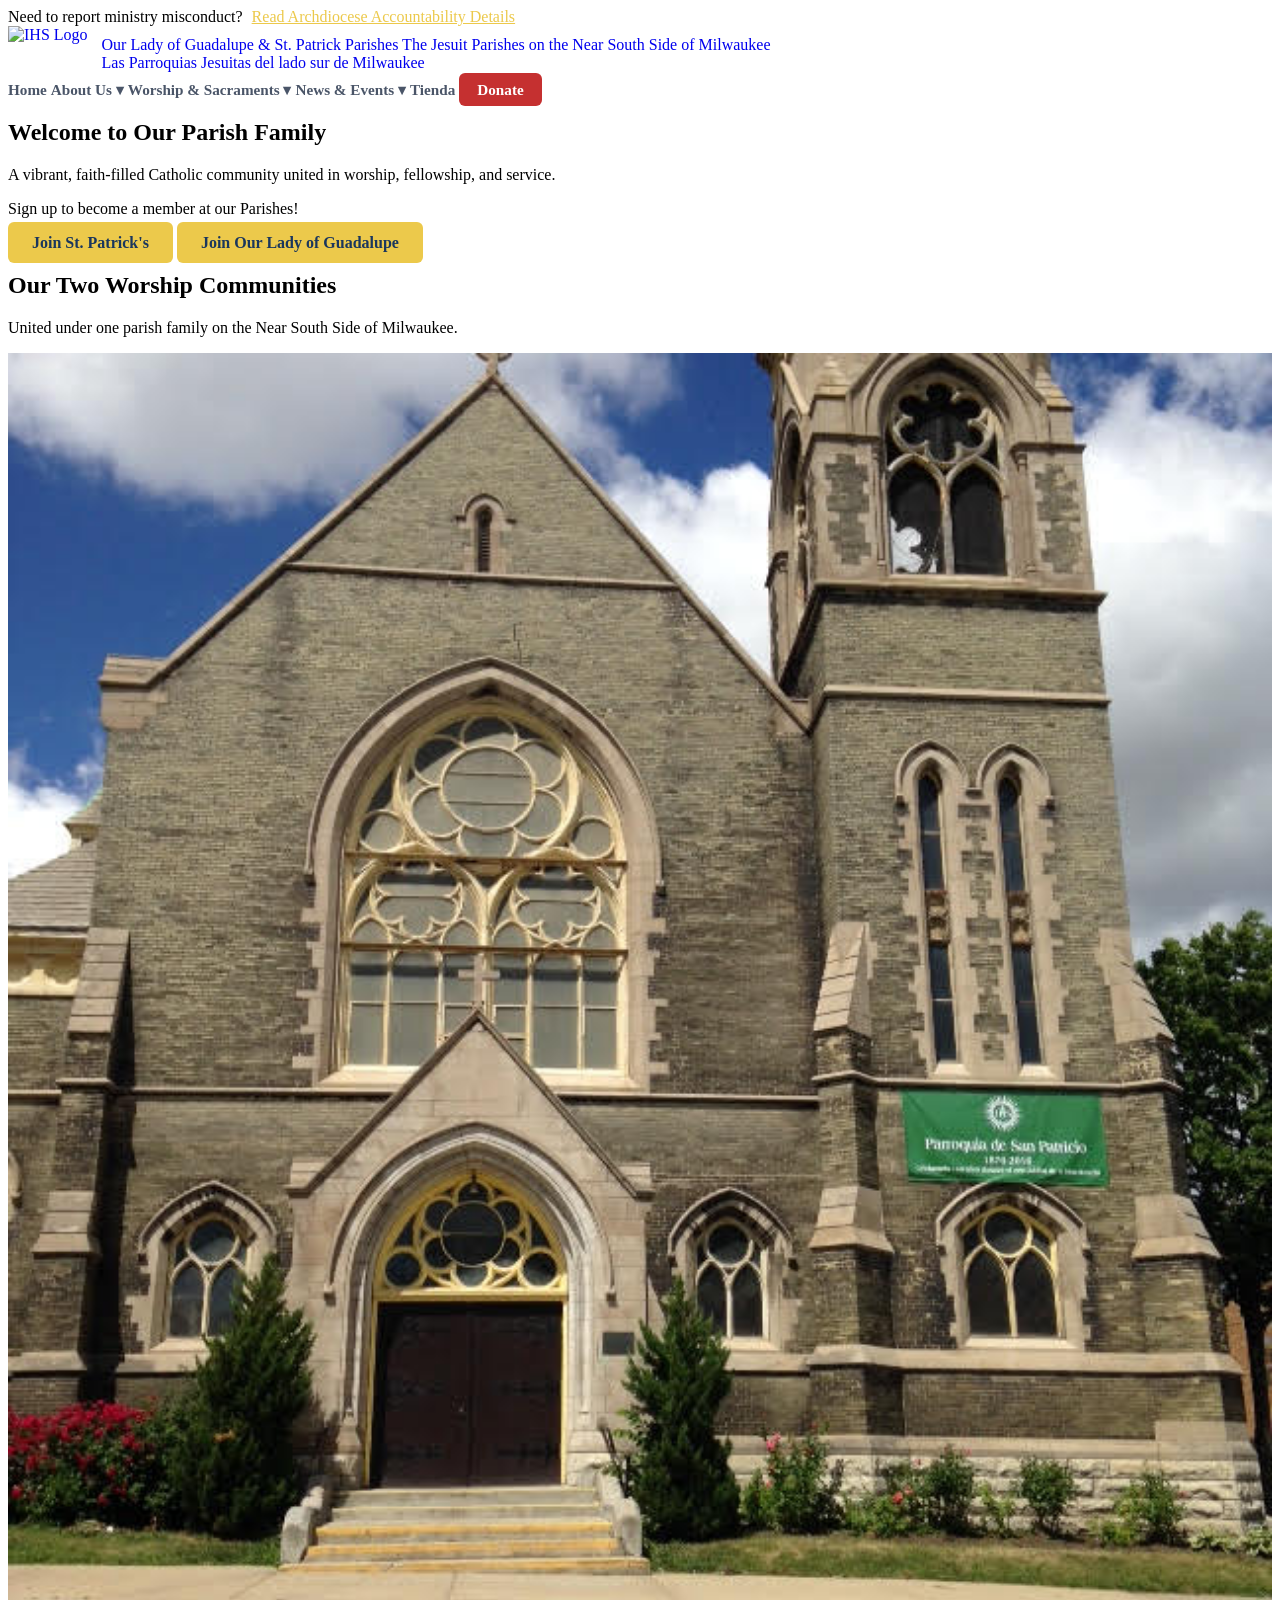
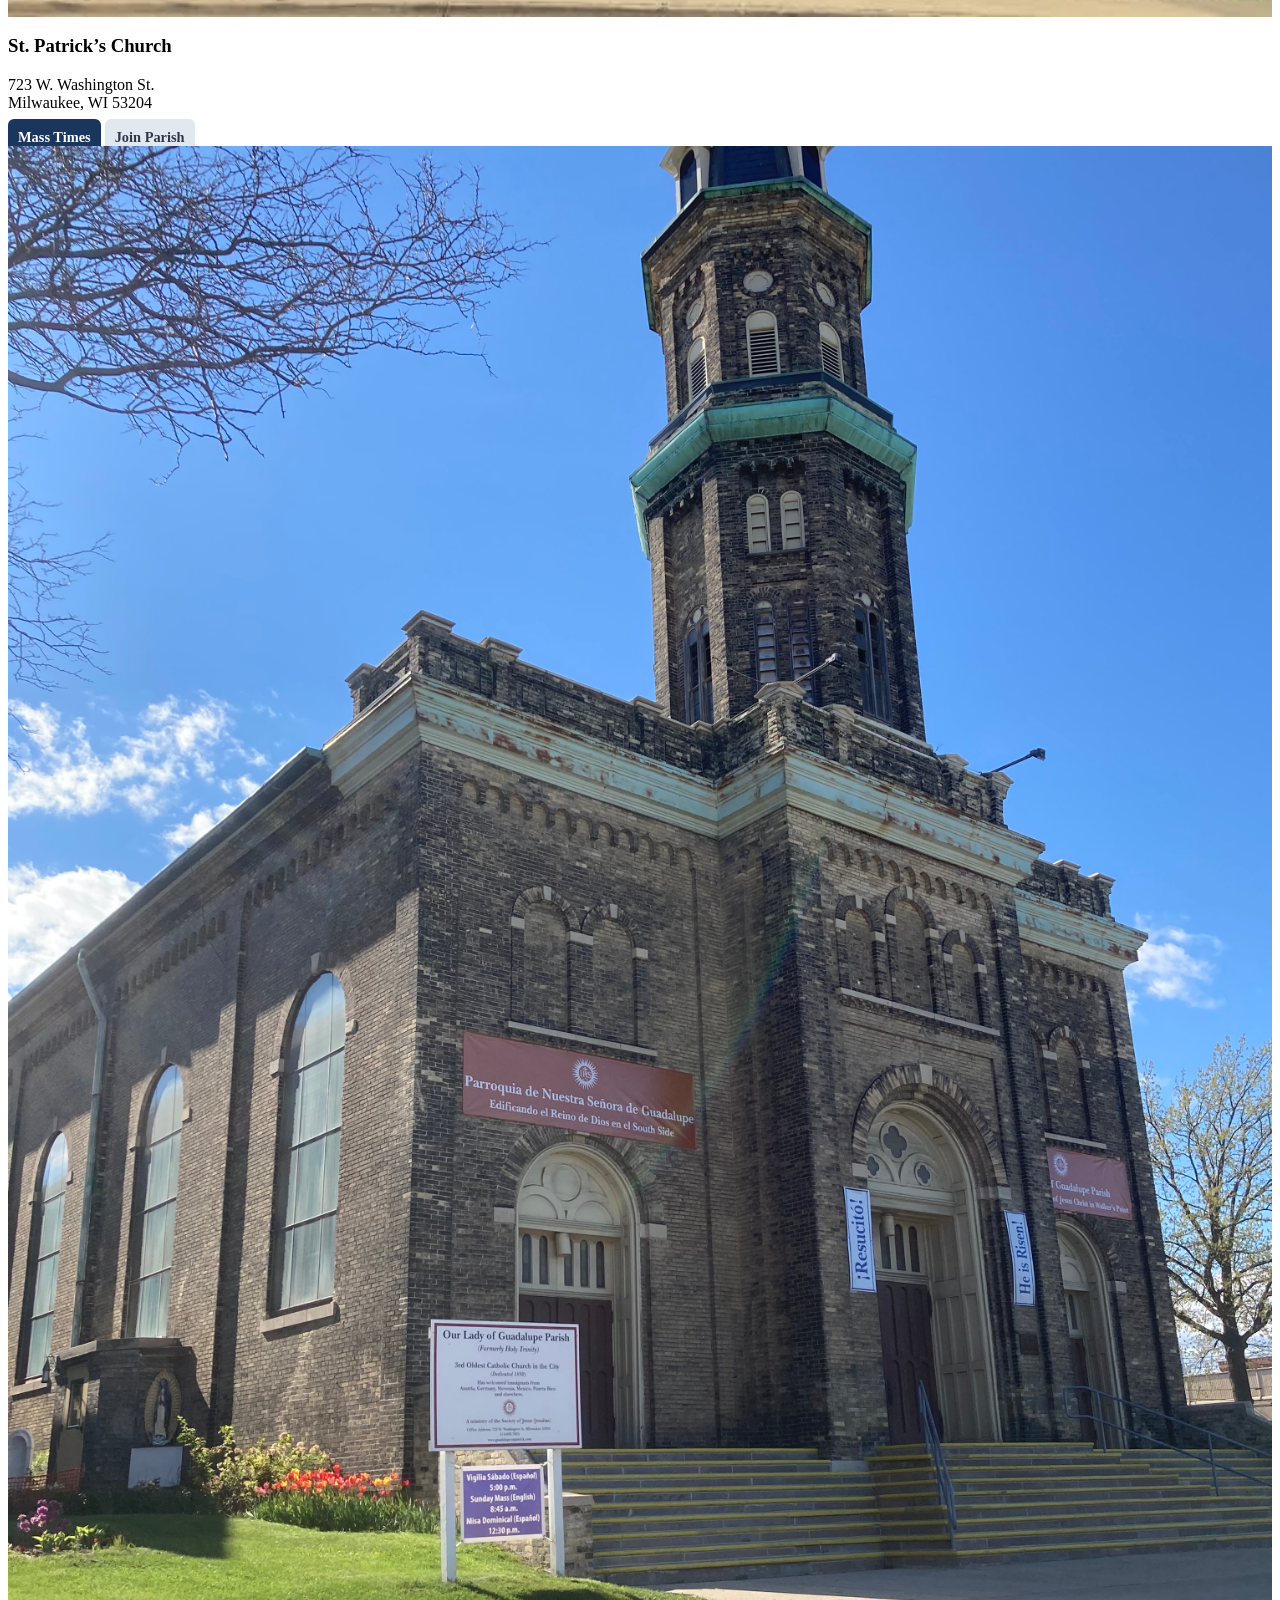
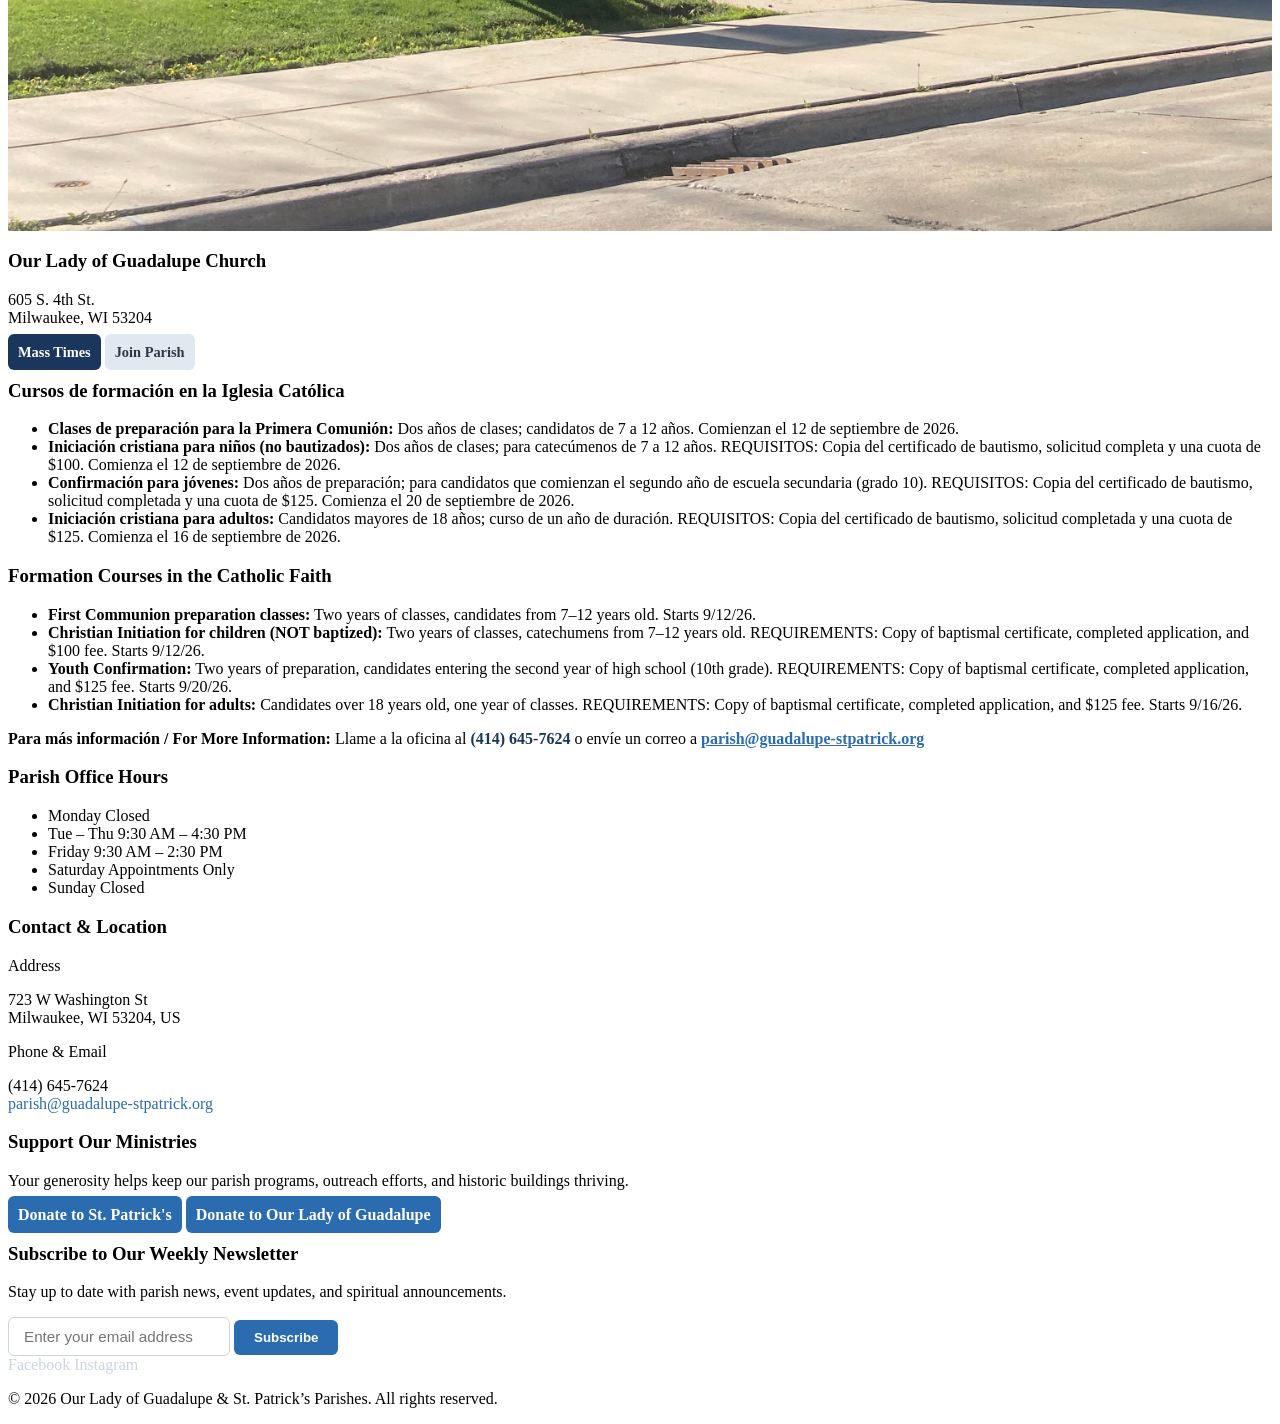
==== commit 86945bd2: "Update index.html" ====
--- a/index.html
+++ b/index.html
@@ -3,7 +3,7 @@
 <head>
   <meta charset="UTF-8">
   <meta name="viewport" content="width=device-width, initial-scale=1.0">
-  <title>Home - Our Lady of Guadalupe St. Patrick</title>
+  <title>Home - Our Lady of Guadalupe & St. Patrick's Parishes</title>
   <link rel="stylesheet" href="css/styles.css">
 
 	
--- a/css/styles.css
+++ b/css/styles.css
@@ -1 +1,570 @@
-CSS Here
+/* Our Lady of Guadalupe & St. Patrick Parishes
+   Extracted from the original homepage, preserving existing styles. */
+
+/* Navigation dropdown interactions */
+.dropdown:hover .dropdown-content {
+  display: block !important;
+}
+
+.dropdown-content a:hover {
+  background-color: #F7FAFC;
+  color: #1A365D !important;
+}
+
+.page-body {
+  margin: 0;
+  padding: 0;
+  font-family: -apple-system, BlinkMacSystemFont, 'Segoe UI', Roboto, Helvetica, Arial, sans-serif;
+  color: #2D3748;
+  background-color: #F7FAFC;
+  line-height: 1.6;
+}
+
+.notice-bar {
+  background-color: #1A365D;
+  color: #FFFFFF;
+  text-align: center;
+  padding: 10px 20px;
+  font-size: 0.9rem;
+  font-weight: 500;
+}
+
+.notice-link {
+  color: #ECC94B;
+  text-decoration: underline;
+  margin-left: 5px;
+}
+
+.site-header {
+  background-color: #FFFFFF;
+  border-bottom: 1px solid #E2E8F0;
+  position: sticky;
+  top: 0;
+  z-index: 1000;
+  box-shadow: 0 2px 4px rgba(0,0,0,0.04);
+}
+
+.header-inner {
+  max-width: 1200px;
+  margin: 0 auto;
+  display: flex;
+  justify-content: space-between;
+  align-items: center;
+  padding: 12px 20px;
+}
+
+.brand-link {
+  display: flex;
+  align-items: center;
+  gap: 14px;
+  text-decoration: none;
+}
+
+.brand-logo {
+  height: 55px;
+  width: auto;
+}
+
+.brand-title {
+  font-size: 1.15rem;
+  font-weight: 700;
+  color: #1A365D;
+  display: block;
+  line-height: 1.2;
+}
+
+.brand-subtitle {
+  font-size: 0.75rem;
+  color: #718096;
+  display: block;
+  font-style: italic;
+  margin-top: 2px;
+}
+
+.primary-nav {
+  display: flex;
+  gap: 20px;
+  align-items: center;
+}
+
+.nav-link {
+  text-decoration: none;
+  color: #4A5568;
+  font-weight: 600;
+  font-size: 0.95rem;
+}
+
+.dropdown {
+  position: relative;
+  display: inline-block;
+}
+
+.dropdown-menu-about {
+  display: none;
+  position: absolute;
+  background-color: #ffffff;
+  min-width: 240px;
+  box-shadow: 0px 8px 16px rgba(0,0,0,0.1);
+  border-radius: 6px;
+  padding: 10px 0;
+  z-index: 1;
+}
+
+.dropdown-menu-link {
+  color: #4A5568;
+  padding: 8px 16px;
+  text-decoration: none;
+  display: block;
+  font-size: 0.9rem;
+}
+
+.dropdown-menu-worship {
+  display: none;
+  position: absolute;
+  background-color: #ffffff;
+  min-width: 260px;
+  box-shadow: 0px 8px 16px rgba(0,0,0,0.1);
+  border-radius: 6px;
+  padding: 10px 0;
+  z-index: 1;
+}
+
+.dropdown-menu-news {
+  display: none;
+  position: absolute;
+  background-color: #ffffff;
+  min-width: 200px;
+  box-shadow: 0px 8px 16px rgba(0,0,0,0.1);
+  border-radius: 6px;
+  padding: 10px 0;
+  z-index: 1;
+}
+
+.donate-nav {
+  text-decoration: none;
+  background-color: #C53030;
+  color: #FFFFFF;
+  padding: 8px 18px;
+  border-radius: 6px;
+  font-weight: 600;
+  font-size: 0.95rem;
+}
+
+.hero {
+  background: linear-gradient(rgba(26, 5, 93, 0.85), rgba(26, 54, 93, 0.85)), url('https://guadalupe-stpatrick.com/') center/cover no-repeat;
+  color: #FFFFFF;
+  text-align: center;
+  padding: 80px 20px;
+}
+
+.hero-inner {
+  max-width: 800px;
+  margin: 0 auto;
+}
+
+.hero-title {
+  font-size: 2.75rem;
+  margin: 0 0 20px 0;
+  font-weight: 800;
+  line-height: 1.2;
+}
+
+.hero-description {
+  font-size: 1.15rem;
+  color: #E2E8F0;
+  margin-bottom: 30px;
+}
+
+.hero-actions {
+  display: flex;
+  gap: 15px;
+  justify-content: center;
+  flex-wrap: wrap;
+}
+
+.hero-button {
+  background-color: #ECC94B;
+  color: #1A365D;
+  text-decoration: none;
+  padding: 12px 24px;
+  border-radius: 6px;
+  font-weight: 700;
+}
+
+.parishes-section {
+  background-color: #FFFFFF;
+  padding: 50px 20px;
+  border-bottom: 1px solid #E2E8F0;
+}
+
+.parishes-inner {
+  max-width: 1200px;
+  margin: 0 auto;
+  text-align: center;
+}
+
+.parishes-title {
+  color: #1A365D;
+  font-size: 2rem;
+  margin: 0 0 10px 0;
+  font-weight: 700;
+}
+
+.parishes-intro {
+  color: #718096;
+  max-width: 600px;
+  margin: 0 auto 40px auto;
+  font-size: 1rem;
+}
+
+.parishes-grid {
+  display: grid;
+  grid-template-columns: repeat(auto-fit, minmax(320px, 1fr));
+  gap: 30px;
+}
+
+.parish-card {
+  background-color: #F7FAFC;
+  border: 1px solid #E2E8F0;
+  border-radius: 12px;
+  overflow: hidden;
+  box-shadow: 0 4px 6px -1px rgba(0,0,0,0.05);
+  text-align: left;
+  display: flex;
+  flex-direction: column;
+}
+
+.parish-image-wrap {
+  height: 240px;
+  overflow: hidden;
+  position: relative;
+}
+
+.parish-image {
+  width: 100%;
+  height: 100%;
+  object-fit: cover;
+  display: block;
+}
+
+.parish-card-content {
+  padding: 25px;
+  flex: 1;
+  display: flex;
+  flex-direction: column;
+  justify-content: space-between;
+}
+
+.parish-card-title {
+  color: #1A365D;
+  margin: 0 0 8px 0;
+  font-size: 1.4rem;
+}
+
+.parish-card-address {
+  color: #4A5568;
+  font-size: 0.95rem;
+  margin: 0 0 15px 0;
+}
+
+.parish-card-actions {
+  display: flex;
+  gap: 10px;
+  margin-top: 15px;
+}
+
+.parish-mass-link {
+  flex: 1;
+  text-align: center;
+  background-color: #1A365D;
+  color: #FFFFFF;
+  text-decoration: none;
+  padding: 10px;
+  border-radius: 6px;
+  font-weight: 600;
+  font-size: 0.9rem;
+}
+
+.parish-join-link {
+  flex: 1;
+  text-align: center;
+  background-color: #E2E8F0;
+  color: #2D3748;
+  text-decoration: none;
+  padding: 10px;
+  border-radius: 6px;
+  font-weight: 600;
+  font-size: 0.9rem;
+}
+
+.main-content {
+  max-width: 1200px;
+  margin: 40px auto;
+  padding: 0 20px;
+}
+
+.formation-card {
+  background-color: #FFFFFF;
+  border-radius: 12px;
+  border: 1px solid #E2E8F0;
+  overflow: hidden;
+  box-shadow: 0 4px 6px -1px rgba(0, 0, 0, 0.1);
+  margin-bottom: 40px;
+}
+
+.formation-columns {
+  padding: 35px 30px;
+  display: flex;
+  flex-wrap: wrap;
+  gap: 40px;
+  background-color: #FFFFFF;
+}
+
+.formation-language-column {
+  flex: 1 1 450px;
+}
+
+.formation-heading {
+  color: #1A365D;
+  margin-top: 0;
+  font-size: 1.35rem;
+  border-bottom: 2px solid #E2E8F0;
+  padding-bottom: 8px;
+}
+
+.formation-list {
+  padding-left: 20px;
+  margin: 15px 0 0 0;
+  font-size: 0.95rem;
+  line-height: 1.6;
+}
+
+.formation-list-item {
+  margin-bottom: 12px;
+}
+
+.requirement-label {
+  color: #C53030;
+  font-weight: 600;
+}
+
+.formation-english-column {
+  flex: 1 1 450px;
+  border-left: 1px solid #EDF2F7;
+  padding-left: 20px;
+}
+
+.formation-contact-bar {
+  background-color: #F7FAFC;
+  padding: 20px 30px;
+  border-top: 1px solid #E2E8F0;
+  text-align: center;
+}
+
+.formation-contact-text {
+  margin: 0;
+  color: #2D3748;
+  font-size: 0.95rem;
+  font-weight: 500;
+}
+
+.formation-phone-link {
+  color: #1A365D;
+  font-weight: 700;
+  text-decoration: none;
+}
+
+.formation-email-link {
+  color: #2B6CB0;
+  font-weight: 700;
+  text-decoration: underline;
+}
+
+.info-grid {
+  display: grid;
+  grid-template-columns: repeat(auto-fit, minmax(300px, 1fr));
+  gap: 30px;
+  margin-bottom: 40px;
+}
+
+.info-card {
+  background-color: #FFFFFF;
+  padding: 30px;
+  border-radius: 8px;
+  border: 1px solid #E2E8F0;
+  box-shadow: 0 1px 3px rgba(0,0,0,0.05);
+}
+
+.info-heading {
+  color: #1A365D;
+  margin-top: 0;
+  font-size: 1.25rem;
+  border-bottom: 2px solid #E2E8F0;
+  padding-bottom: 10px;
+}
+
+.hours-list {
+  list-style: none;
+  padding: 0;
+  margin: 0;
+  font-size: 0.95rem;
+}
+
+.hours-row {
+  display: flex;
+  justify-content: space-between;
+  padding: 8px 0;
+  border-bottom: 1px solid #EDF2F7;
+}
+
+.hours-day {
+  font-weight: 600;
+}
+
+.hours-closed {
+  color: #E53E3E;
+}
+
+.hours-row-last {
+  display: flex;
+  justify-content: space-between;
+  padding: 8px 0;
+}
+
+.contact-label {
+  margin: 15px 0 5px 0;
+  font-weight: 600;
+  color: #2D3748;
+}
+
+.contact-address {
+  margin: 0 0 15px 0;
+  color: #4A5568;
+  font-size: 0.95rem;
+}
+
+.contact-details {
+  margin: 0;
+  color: #4A5568;
+  font-size: 0.95rem;
+}
+
+.contact-email {
+  color: #2B6CB0;
+  text-decoration: none;
+}
+
+.giving-card {
+  background-color: #FFFFFF;
+  padding: 30px;
+  border-radius: 8px;
+  border: 1px solid #E2E8F0;
+  box-shadow: 0 1px 3px rgba(0,0,0,0.05);
+  display: flex;
+  flex-direction: column;
+  justify-content: space-between;
+}
+
+.giving-description {
+  color: #4A5568;
+  font-size: 0.95rem;
+  margin-top: 15px;
+}
+
+.giving-actions {
+  display: flex;
+  flex-direction: column;
+  gap: 10px;
+  margin-top: 20px;
+}
+
+.giving-button {
+  text-align: center;
+  background-color: #2B6CB0;
+  color: #FFFFFF;
+  text-decoration: none;
+  padding: 10px;
+  border-radius: 6px;
+  font-weight: 600;
+}
+
+.newsletter {
+  background-color: #EBF8FF;
+  border: 1px solid #BEE3F8;
+  border-radius: 8px;
+  padding: 30px;
+  text-align: center;
+  margin-bottom: 40px;
+}
+
+.newsletter-heading {
+  color: #2B6CB0;
+  margin: 0 0 10px 0;
+}
+
+.newsletter-description {
+  color: #4A5568;
+  margin: 0 0 20px 0;
+  font-size: 0.95rem;
+}
+
+.newsletter-form {
+  display: flex;
+  justify-content: center;
+  gap: 10px;
+  flex-wrap: wrap;
+  max-width: 500px;
+  margin: 0 auto;
+}
+
+.newsletter-input {
+  padding: 10px 15px;
+  border: 1px solid #CBD5E0;
+  border-radius: 6px;
+  flex: 1 1 250px;
+  font-size: 0.95rem;
+}
+
+.newsletter-button {
+  background-color: #2B6CB0;
+  color: #FFFFFF;
+  border: none;
+  padding: 10px 20px;
+  border-radius: 6px;
+  font-weight: 600;
+  cursor: pointer;
+}
+
+.site-footer {
+  background-color: #1A365D;
+  color: #A0AEC0;
+  padding: 40px 20px 20px 20px;
+  text-align: center;
+  font-size: 0.9rem;
+}
+
+.footer-inner {
+  max-width: 1200px;
+  margin: 0 auto;
+  display: flex;
+  flex-direction: column;
+  align-items: center;
+  gap: 20px;
+}
+
+.footer-social {
+  display: flex;
+  gap: 20px;
+}
+
+.footer-social-link {
+  color: #CBD5E0;
+  text-decoration: none;
+}
+
+.footer-copyright {
+  margin: 0;
+  font-size: 0.8rem;
+  color: #718096;
+}
+
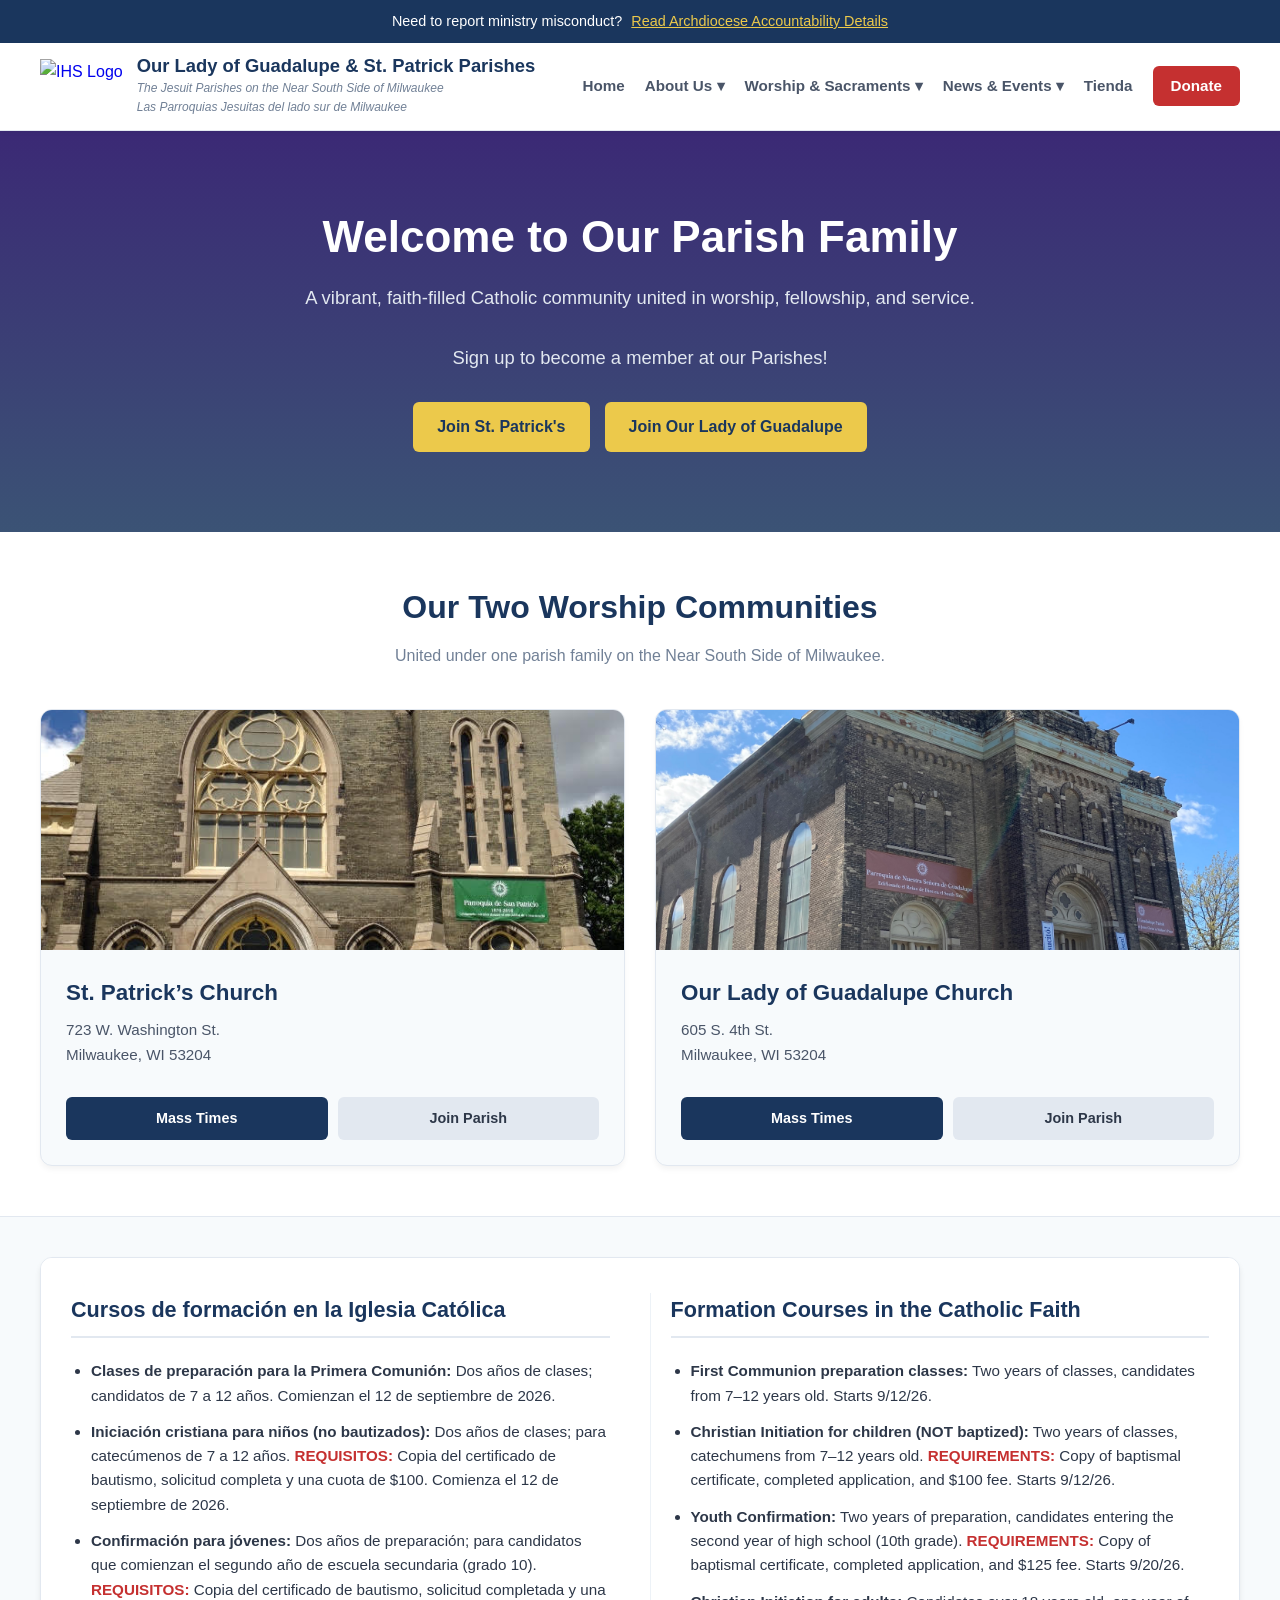
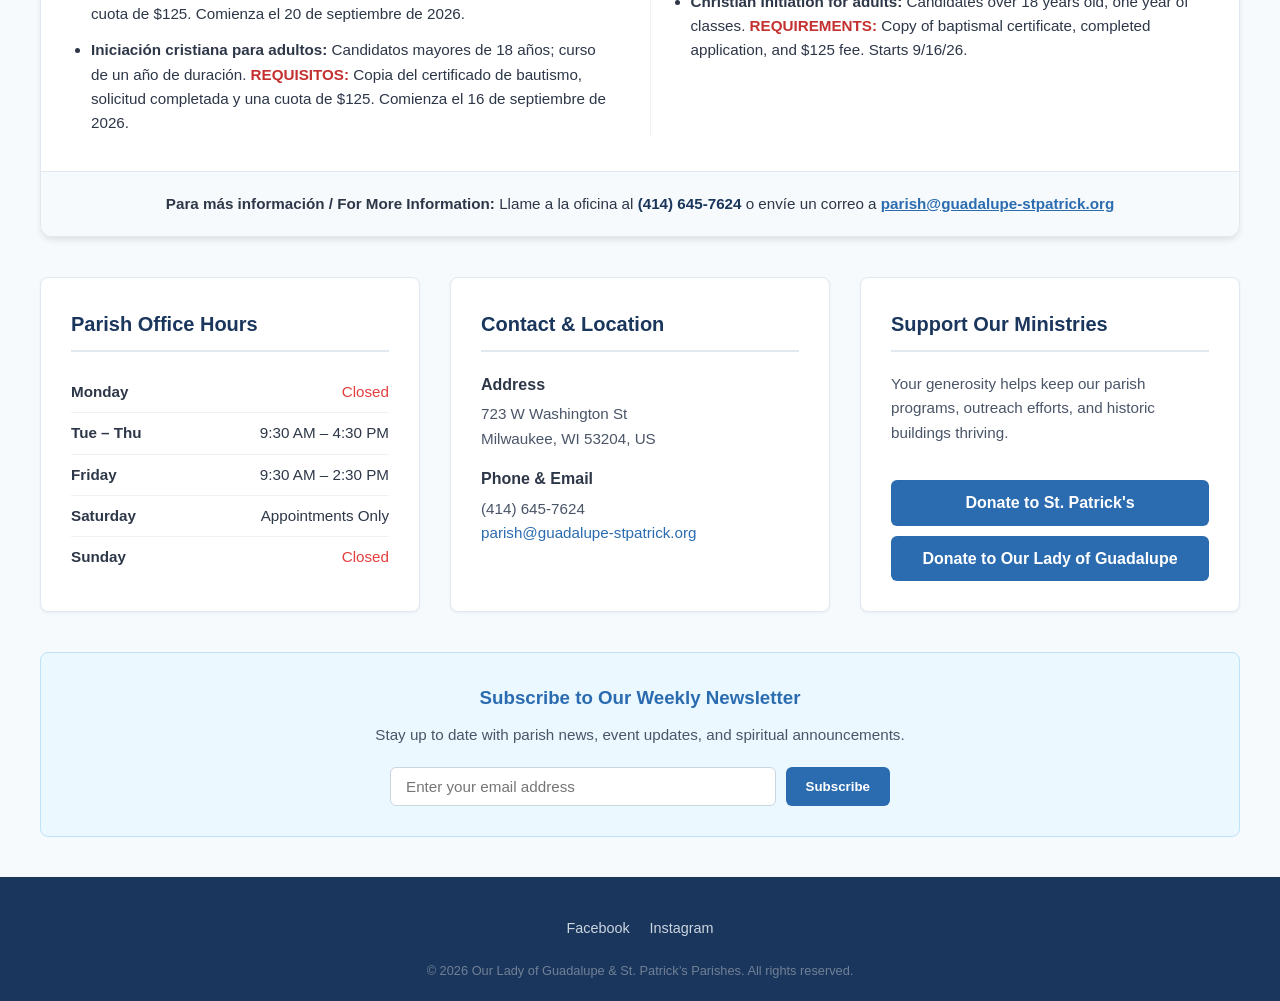
==== commit cca15e3e: "Update index.html" ====
--- a/index.html
+++ b/index.html
@@ -1,253 +1,214 @@
 <!DOCTYPE html>
+
 <html lang="en">
 <head>
-  <meta charset="UTF-8">
-  <meta name="viewport" content="width=device-width, initial-scale=1.0">
-  <title>Home - Our Lady of Guadalupe & St. Patrick's Parishes</title>
-  <link rel="stylesheet" href="css/styles.css">
-
-	
-	</head>
-<body>
-
-  <!-- TOP NOTICE BAR -->
-  <div>
-    <span>Need to report ministry misconduct? </span>
-    <a class="notice-link" href="https://guadalupe-stpatrick.com/">Read Archdiocese Accountability Details</a>
-  </div>
-
+<meta charset="utf-8"/>
+<meta content="width=device-width, initial-scale=1.0" name="viewport"/>
+<title>Home - Our Lady of Guadalupe &amp; St. Patrick's Parishes</title>
+<link href="css/styles.css" rel="stylesheet"/>
+</head>
+<body class="page-body">
+<!-- TOP NOTICE BAR -->
+<div class="notice-bar">
+<span>Need to report ministry misconduct? </span>
+<a class="notice-link" href="https://guadalupe-stpatrick.com/">Read Archdiocese Accountability Details</a>
+</div>
 <!-- NAVIGATION HEADER -->
-<header>
-  <div>
-    
-    <!-- BRAND / LOGO AREA -->
-    <a class="brand-link" href="https://guadalupe-stpatrick.com/">
-      <img class="brand-logo" src="https://www.hrslawrence.org/wp-content/uploads/2023/03/567px-Ihs-logo.png" alt="IHS Logo">
-      <div>
-        <span>Our Lady of Guadalupe &amp; St. Patrick Parishes</span>
-        <span>
-          The Jesuit Parishes on the Near South Side of Milwaukee<br>
+<header class="site-header">
+<div class="header-inner">
+<!-- BRAND / LOGO AREA -->
+<a class="brand-link" href="https://guadalupe-stpatrick.com/">
+<img alt="IHS Logo" class="brand-logo" src="https://www.hrslawrence.org/wp-content/uploads/2023/03/567px-Ihs-logo.png"/>
+<div>
+<span class="brand-title">Our Lady of Guadalupe &amp; St. Patrick Parishes</span>
+<span class="brand-subtitle">
+          The Jesuit Parishes on the Near South Side of Milwaukee<br/>
           Las Parroquias Jesuitas del lado sur de Milwaukee
         </span>
-      </div>
-    </a>
-
-    <!-- STREAMLINED NAVIGATION WITH DROPDOWNS -->
-    <nav>
-      <a class="nav-link" href="https://guadalupe-stpatrick.com/">Home</a>
-      
-      <!-- ABOUT DROPDOWN -->
-      <div class="dropdown dropdown">
-        <a class="nav-link" href="#">About Us ▾</a>
-        <div class="dropdown-content dropdown-menu-about">
-          <a class="dropdown-menu-link" href="https://guadalupe-stpatrick.com/">Staff &amp; Leadership</a>
-          <a class="dropdown-menu-link" href="https://guadalupe-stpatrick.com/">Parish Groups &amp; Leaders</a>
-          <a class="dropdown-menu-link" href="https://guadalupe-stpatrick.com/">St. Patrick's Convent Renovation</a>
-          <a class="dropdown-menu-link" href="https://guadalupe-stpatrick.com/">Gallery</a>
-        </div>
-      </div>
-
-      <!-- WORSHIP & SACRAMENTS DROPDOWN -->
-      <div class="dropdown dropdown">
-        <a class="nav-link" href="#">Worship &amp; Sacraments ▾</a>
-        <div class="dropdown-content dropdown-menu-worship">
-          <a class="dropdown-menu-link" href="https://guadalupe-stpatrick.com/">Mass &amp; Confessions</a>
-          <a class="dropdown-menu-link" href="https://guadalupe-stpatrick.com/">Sacraments</a>
-          <a class="dropdown-menu-link" href="https://guadalupe-stpatrick.com/">Viacrucis Viviente / Living Stations</a>
-        </div>
-      </div>
-
-      <!-- NEWS & RESOURCES DROPDOWN -->
-      <div class="dropdown dropdown">
-        <a class="nav-link" href="#">News &amp; Events ▾</a>
-        <div class="dropdown-content dropdown-menu-news">
-          <a class="dropdown-menu-link" href="https://guadalupe-stpatrick.com/">Calendar of Events</a>
-          <a class="dropdown-menu-link" href="https://guadalupe-stpatrick.com/">Newsletters</a>
-          <a class="dropdown-menu-link" href="https://guadalupe-stpatrick.com/">Virtual Resources</a>
-        </div>
-      </div>
-
-      <a class="nav-link" href="https://guadalupe-stpatrick.com/">Tienda</a>
-      <a class="donate-nav" href="https://guadalupe-stpatrick.com/">Donate</a>
-    </nav>
-  </div>
+</div>
+</a>
+<!-- STREAMLINED NAVIGATION WITH DROPDOWNS -->
+<nav class="primary-nav">
+<a class="nav-link" href="https://guadalupe-stpatrick.com/">Home</a>
+<!-- ABOUT DROPDOWN -->
+<div class="dropdown">
+<a class="nav-link" href="#">About Us ▾</a>
+<div class="dropdown-content dropdown-menu-about">
+<a class="dropdown-menu-link" href="https://guadalupe-stpatrick.com/">Staff &amp; Leadership</a>
+<a class="dropdown-menu-link" href="https://guadalupe-stpatrick.com/">Parish Groups &amp; Leaders</a>
+<a class="dropdown-menu-link" href="https://guadalupe-stpatrick.com/">St. Patrick's Convent Renovation</a>
+<a class="dropdown-menu-link" href="https://guadalupe-stpatrick.com/">Gallery</a>
+</div>
+</div>
+<!-- WORSHIP & SACRAMENTS DROPDOWN -->
+<div class="dropdown">
+<a class="nav-link" href="#">Worship &amp; Sacraments ▾</a>
+<div class="dropdown-content dropdown-menu-worship">
+<a class="dropdown-menu-link" href="https://guadalupe-stpatrick.com/">Mass &amp; Confessions</a>
+<a class="dropdown-menu-link" href="https://guadalupe-stpatrick.com/">Sacraments</a>
+<a class="dropdown-menu-link" href="https://guadalupe-stpatrick.com/">Viacrucis Viviente / Living Stations</a>
+</div>
+</div>
+<!-- NEWS & RESOURCES DROPDOWN -->
+<div class="dropdown">
+<a class="nav-link" href="#">News &amp; Events ▾</a>
+<div class="dropdown-content dropdown-menu-news">
+<a class="dropdown-menu-link" href="https://guadalupe-stpatrick.com/">Calendar of Events</a>
+<a class="dropdown-menu-link" href="https://guadalupe-stpatrick.com/">Newsletters</a>
+<a class="dropdown-menu-link" href="https://guadalupe-stpatrick.com/">Virtual Resources</a>
+</div>
+</div>
+<a class="nav-link" href="https://guadalupe-stpatrick.com/">Tienda</a>
+<a class="donate-nav" href="https://guadalupe-stpatrick.com/">Donate</a>
+</nav>
+</div>
 </header>
-
-
-  <!-- HERO SECTION -->
-  <section>
-    <div>
-      <h1>Welcome to Our Parish Family</h1>
-      <p>A vibrant, faith-filled Catholic community united in worship, fellowship, and service.</p>
-      <p>Sign up to become a member at our Parishes!</p>
-      <div>
-        <a class="hero-button" href="https://guadalupe-stpatrick.com/">Join St. Patrick's</a>
-        <a class="hero-button" href="https://guadalupe-stpatrick.com/">Join Our Lady of Guadalupe</a>
-      </div>
-    </div>
-  </section>
-	
-	
-	<!-- PARISH LOCATIONS SHOWCASE SECTION -->
-<section>
-  <div>
-    <h2>Our Two Worship Communities</h2>
-    <p>
+<!-- HERO SECTION -->
+<section class="hero">
+<div class="hero-inner">
+<h1 class="hero-title">Welcome to Our Parish Family</h1>
+<p class="hero-description">A vibrant, faith-filled Catholic community united in worship, fellowship, and service.</p>
+<p class="hero-description">Sign up to become a member at our Parishes!</p>
+<div class="hero-actions">
+<a class="hero-button" href="https://guadalupe-stpatrick.com/">Join St. Patrick's</a>
+<a class="hero-button" href="https://guadalupe-stpatrick.com/">Join Our Lady of Guadalupe</a>
+</div>
+</div>
+</section>
+<!-- PARISH LOCATIONS SHOWCASE SECTION -->
+<section class="parishes-section">
+<div class="parishes-inner">
+<h2 class="parishes-title">Our Two Worship Communities</h2>
+<p class="parishes-intro">
       United under one parish family on the Near South Side of Milwaukee.
     </p>
-
-    <div>
-      
-      <!-- ST. PATRICK'S CHURCH CARD -->
-      <div>
-        <div>
-          <img class="parish-image" src="images/patricks.jpeg" alt="St. Patrick's Church">
-        </div>
-        <div>
-          <div>
-            <h3>St. Patrick’s Church</h3>
-            <p>723 W. Washington St.<br>Milwaukee, WI 53204</p>
-          </div>
-          <div>
-            <a class="parish-mass-link" href="https://guadalupe-stpatrick.com/">Mass Times</a>
-            <a class="parish-join-link" href="https://guadalupe-stpatrick.com/">Join Parish</a>
-          </div>
-        </div>
-      </div>
-
-		
-		
-      <!-- OUR LADY OF GUADALUPE CHURCH CARD -->
-      <div>
-        <div>
-          <img class="parish-image" src="images/olg.jpeg" alt="Our Lady of Guadalupe Church">
-        </div>
-        <div>
-          <div>
-            <h3>Our Lady of Guadalupe Church</h3>
-            <p>605 S. 4th St.<br>Milwaukee, WI 53204</p>
-          </div>
-          <div>
-            <a class="parish-mass-link" href="https://guadalupe-stpatrick.com/">Mass Times</a>
-            <a class="parish-join-link" href="https://guadalupe-stpatrick.com/">Join Parish</a>
-          </div>
-        </div>
-      </div>
-
-    </div>
-  </div>
+<div class="parishes-grid">
+<!-- ST. PATRICK'S CHURCH CARD -->
+<div class="parish-card">
+<div class="parish-image-wrap">
+<img alt="St. Patrick's Church" class="parish-image" src="images/patricks.jpeg"/>
+</div>
+<div class="parish-card-content">
+<div>
+<h3 class="parish-card-title">St. Patrick’s Church</h3>
+<p class="parish-card-address">723 W. Washington St.<br/>Milwaukee, WI 53204</p>
+</div>
+<div class="parish-card-actions">
+<a class="parish-mass-link" href="https://guadalupe-stpatrick.com/">Mass Times</a>
+<a class="parish-join-link" href="https://guadalupe-stpatrick.com/">Join Parish</a>
+</div>
+</div>
+</div>
+<!-- OUR LADY OF GUADALUPE CHURCH CARD -->
+<div class="parish-card">
+<div class="parish-image-wrap">
+<img alt="Our Lady of Guadalupe Church" class="parish-image" src="images/olg.jpeg"/>
+</div>
+<div class="parish-card-content">
+<div>
+<h3 class="parish-card-title">Our Lady of Guadalupe Church</h3>
+<p class="parish-card-address">605 S. 4th St.<br/>Milwaukee, WI 53204</p>
+</div>
+<div class="parish-card-actions">
+<a class="parish-mass-link" href="https://guadalupe-stpatrick.com/">Mass Times</a>
+<a class="parish-join-link" href="https://guadalupe-stpatrick.com/">Join Parish</a>
+</div>
+</div>
+</div>
+</div>
+</div>
 </section>
-	
-	
-	
-
-  <!-- MAIN CONTENT CONTAINER -->
-  <main>
-    
+<!-- MAIN CONTENT CONTAINER -->
+<main class="main-content">
 <!-- FEATURED ANNOUNCEMENT: FORMATION COURSES -->
-<div>
-  
-  <!-- TWO-COLUMN CONTENT AREA -->
-  <div>
-    
-    <!-- LEFT: SPANISH SECTION -->
-    <div>
-      <h3>
+<div class="formation-card">
+<!-- TWO-COLUMN CONTENT AREA -->
+<div class="formation-columns">
+<!-- LEFT: SPANISH SECTION -->
+<div class="formation-language-column">
+<h3 class="formation-heading">
         Cursos de formación en la Iglesia Católica
       </h3>
-      <ul>
-        <li><strong>Clases de preparación para la Primera Comunión:</strong> Dos años de clases; candidatos de 7 a 12 años. Comienzan el 12 de septiembre de 2026.</li>
-        <li><strong>Iniciación cristiana para niños (no bautizados):</strong> Dos años de clases; para catecúmenos de 7 a 12 años. <span>REQUISITOS:</span> Copia del certificado de bautismo, solicitud completa y una cuota de $100. Comienza el 12 de septiembre de 2026.</li>
-        <li><strong>Confirmación para jóvenes:</strong> Dos años de preparación; para candidatos que comienzan el segundo año de escuela secundaria (grado 10). <span>REQUISITOS:</span> Copia del certificado de bautismo, solicitud completada y una cuota de $125. Comienza el 20 de septiembre de 2026.</li>
-        <li><strong>Iniciación cristiana para adultos:</strong> Candidatos mayores de 18 años; curso de un año de duración. <span>REQUISITOS:</span> Copia del certificado de bautismo, solicitud completada y una cuota de $125. Comienza el 16 de septiembre de 2026.</li>
-      </ul>
-    </div>
-
-    <!-- RIGHT: ENGLISH SECTION -->
-    <div>
-      <h3>
+<ul class="formation-list">
+<li class="formation-list-item"><strong>Clases de preparación para la Primera Comunión:</strong> Dos años de clases; candidatos de 7 a 12 años. Comienzan el 12 de septiembre de 2026.</li>
+<li class="formation-list-item"><strong>Iniciación cristiana para niños (no bautizados):</strong> Dos años de clases; para catecúmenos de 7 a 12 años. <span class="requirement-label">REQUISITOS:</span> Copia del certificado de bautismo, solicitud completa y una cuota de $100. Comienza el 12 de septiembre de 2026.</li>
+<li class="formation-list-item"><strong>Confirmación para jóvenes:</strong> Dos años de preparación; para candidatos que comienzan el segundo año de escuela secundaria (grado 10). <span class="requirement-label">REQUISITOS:</span> Copia del certificado de bautismo, solicitud completada y una cuota de $125. Comienza el 20 de septiembre de 2026.</li>
+<li><strong>Iniciación cristiana para adultos:</strong> Candidatos mayores de 18 años; curso de un año de duración. <span class="requirement-label">REQUISITOS:</span> Copia del certificado de bautismo, solicitud completada y una cuota de $125. Comienza el 16 de septiembre de 2026.</li>
+</ul>
+</div>
+<!-- RIGHT: ENGLISH SECTION -->
+<div class="formation-language-column formation-english-column">
+<h3 class="formation-heading">
         Formation Courses in the Catholic Faith
       </h3>
-      <ul>
-        <li><strong>First Communion preparation classes:</strong> Two years of classes, candidates from 7–12 years old. Starts 9/12/26.</li>
-        <li><strong>Christian Initiation for children (NOT baptized):</strong> Two years of classes, catechumens from 7–12 years old. <span>REQUIREMENTS:</span> Copy of baptismal certificate, completed application, and $100 fee. Starts 9/12/26.</li>
-        <li><strong>Youth Confirmation:</strong> Two years of preparation, candidates entering the second year of high school (10th grade). <span>REQUIREMENTS:</span> Copy of baptismal certificate, completed application, and $125 fee. Starts 9/20/26.</li>
-        <li><strong>Christian Initiation for adults:</strong> Candidates over 18 years old, one year of classes. <span>REQUIREMENTS:</span> Copy of baptismal certificate, completed application, and $125 fee. Starts 9/16/26.</li>
-      </ul>
-    </div>
-
-  </div>
-
-  <!-- BOTTOM ACTION BAR -->
-  <div>
-    <p>
-      <strong>Para más información / For More Information:</strong> 
+<ul class="formation-list">
+<li class="formation-list-item"><strong>First Communion preparation classes:</strong> Two years of classes, candidates from 7–12 years old. Starts 9/12/26.</li>
+<li class="formation-list-item"><strong>Christian Initiation for children (NOT baptized):</strong> Two years of classes, catechumens from 7–12 years old. <span class="requirement-label">REQUIREMENTS:</span> Copy of baptismal certificate, completed application, and $100 fee. Starts 9/12/26.</li>
+<li class="formation-list-item"><strong>Youth Confirmation:</strong> Two years of preparation, candidates entering the second year of high school (10th grade). <span class="requirement-label">REQUIREMENTS:</span> Copy of baptismal certificate, completed application, and $125 fee. Starts 9/20/26.</li>
+<li><strong>Christian Initiation for adults:</strong> Candidates over 18 years old, one year of classes. <span class="requirement-label">REQUIREMENTS:</span> Copy of baptismal certificate, completed application, and $125 fee. Starts 9/16/26.</li>
+</ul>
+</div>
+</div>
+<!-- BOTTOM ACTION BAR -->
+<div class="formation-contact-bar">
+<p class="formation-contact-text">
+<strong>Para más información / For More Information:</strong> 
       Llame a la oficina al <a class="formation-phone-link" href="tel:4146457624">(414) 645-7624</a> o envíe un correo a <a class="formation-email-link" href="mailto:parish@guadalupe-stpatrick.org">parish@guadalupe-stpatrick.org</a>
-    </p>
-  </div>
-
-</div>
-
-    <!-- THREE-COLUMN ESSENTIAL INFO SECTION -->
-    <div>
-      
-      <!-- OFFICE HOURS -->
-      <div>
-        <h3>Parish Office Hours</h3>
-        <ul>
-          <li><span>Monday</span> <span>Closed</span></li>
-          <li><span>Tue – Thu</span> <span>9:30 AM – 4:30 PM</span></li>
-          <li><span>Friday</span> <span>9:30 AM – 2:30 PM</span></li>
-          <li><span>Saturday</span> <span>Appointments Only</span></li>
-          <li><span>Sunday</span> <span>Closed</span></li>
-        </ul>
-      </div>
-
-      <!-- LOCATION & CONTACT -->
-      <div>
-        <h3>Contact &amp; Location</h3>
-        <p>Address</p>
-        <p>723 W Washington St<br>Milwaukee, WI 53204, US</p>
-        <p>Phone &amp; Email</p>
-        <p>(414) 645-7624<br><a class="contact-email" href="https://guadalupe-stpatrick.com/">parish@guadalupe-stpatrick.org</a></p>
-      </div>
-
-      <!-- ONLINE GIVING -->
-      <div>
-        <div>
-          <h3>Support Our Ministries</h3>
-          <p>Your generosity helps keep our parish programs, outreach efforts, and historic buildings thriving.</p>
-        </div>
-        <div>
-          <a class="giving-button" href="https://guadalupe-stpatrick.com/">Donate to St. Patrick's</a>
-          <a class="giving-button" href="https://guadalupe-stpatrick.com/">Donate to Our Lady of Guadalupe</a>
-        </div>
-      </div>
-
-    </div>
-
-    <!-- NEWSLETTER SIGNUP BAR -->
-    <div>
-      <h3>Subscribe to Our Weekly Newsletter</h3>
-      <p>Stay up to date with parish news, event updates, and spiritual announcements.</p>
-      <form>
-        <input class="newsletter-input" type="email" placeholder="Enter your email address">
-        <button class="newsletter-button" type="button">Subscribe</button>
-      </form>
-    </div>
-
-  </main>
-
-  <!-- FOOTER -->
-  <footer>
-    <div>
-      <div>
-        <a class="footer-social-link" href="https://guadalupe-stpatrick.com/">Facebook</a>
-		          <a class="footer-social-link" href="https://guadalupe-stpatrick.com/">Instagram</a>
-      </div>
-      <p>&copy; 2026 Our Lady of Guadalupe &amp; St. Patrick’s Parishes. All rights reserved.</p>
-    </div>
-  </footer>
-
+</p>
+</div>
+</div>
+<!-- THREE-COLUMN ESSENTIAL INFO SECTION -->
+<div class="info-grid">
+<!-- OFFICE HOURS -->
+<div class="info-card">
+<h3 class="info-heading">Parish Office Hours</h3>
+<ul class="hours-list">
+<li class="hours-row"><span class="hours-day">Monday</span> <span class="hours-closed">Closed</span></li>
+<li class="hours-row"><span class="hours-day">Tue – Thu</span> <span>9:30 AM – 4:30 PM</span></li>
+<li class="hours-row"><span class="hours-day">Friday</span> <span>9:30 AM – 2:30 PM</span></li>
+<li class="hours-row"><span class="hours-day">Saturday</span> <span>Appointments Only</span></li>
+<li class="hours-row-last"><span class="hours-day">Sunday</span> <span class="hours-closed">Closed</span></li>
+</ul>
+</div>
+<!-- LOCATION & CONTACT -->
+<div class="info-card">
+<h3 class="info-heading">Contact &amp; Location</h3>
+<p class="contact-label">Address</p>
+<p class="contact-address">723 W Washington St<br/>Milwaukee, WI 53204, US</p>
+<p class="contact-label">Phone &amp; Email</p>
+<p class="contact-details">(414) 645-7624<br/><a class="contact-email" href="https://guadalupe-stpatrick.com/">parish@guadalupe-stpatrick.org</a></p>
+</div>
+<!-- ONLINE GIVING -->
+<div class="info-card giving-card">
+<div>
+<h3 class="info-heading">Support Our Ministries</h3>
+<p class="giving-description">Your generosity helps keep our parish programs, outreach efforts, and historic buildings thriving.</p>
+</div>
+<div class="giving-actions">
+<a class="giving-button" href="https://guadalupe-stpatrick.com/">Donate to St. Patrick's</a>
+<a class="giving-button" href="https://guadalupe-stpatrick.com/">Donate to Our Lady of Guadalupe</a>
+</div>
+</div>
+</div>
+<!-- NEWSLETTER SIGNUP BAR -->
+<div class="newsletter">
+<h3 class="newsletter-heading">Subscribe to Our Weekly Newsletter</h3>
+<p class="newsletter-description">Stay up to date with parish news, event updates, and spiritual announcements.</p>
+<form class="newsletter-form">
+<input class="newsletter-input" placeholder="Enter your email address" type="email"/>
+<button class="newsletter-button" type="button">Subscribe</button>
+</form>
+</div>
+</main>
+<!-- FOOTER -->
+<footer class="site-footer">
+<div class="footer-inner">
+<div class="footer-social">
+<a class="footer-social-link" href="https://guadalupe-stpatrick.com/">Facebook</a>
+<a class="footer-social-link" href="https://guadalupe-stpatrick.com/">Instagram</a>
+</div>
+<p class="footer-copyright">© 2026 Our Lady of Guadalupe &amp; St. Patrick’s Parishes. All rights reserved.</p>
+</div>
+</footer>
 </body>
 </html>
